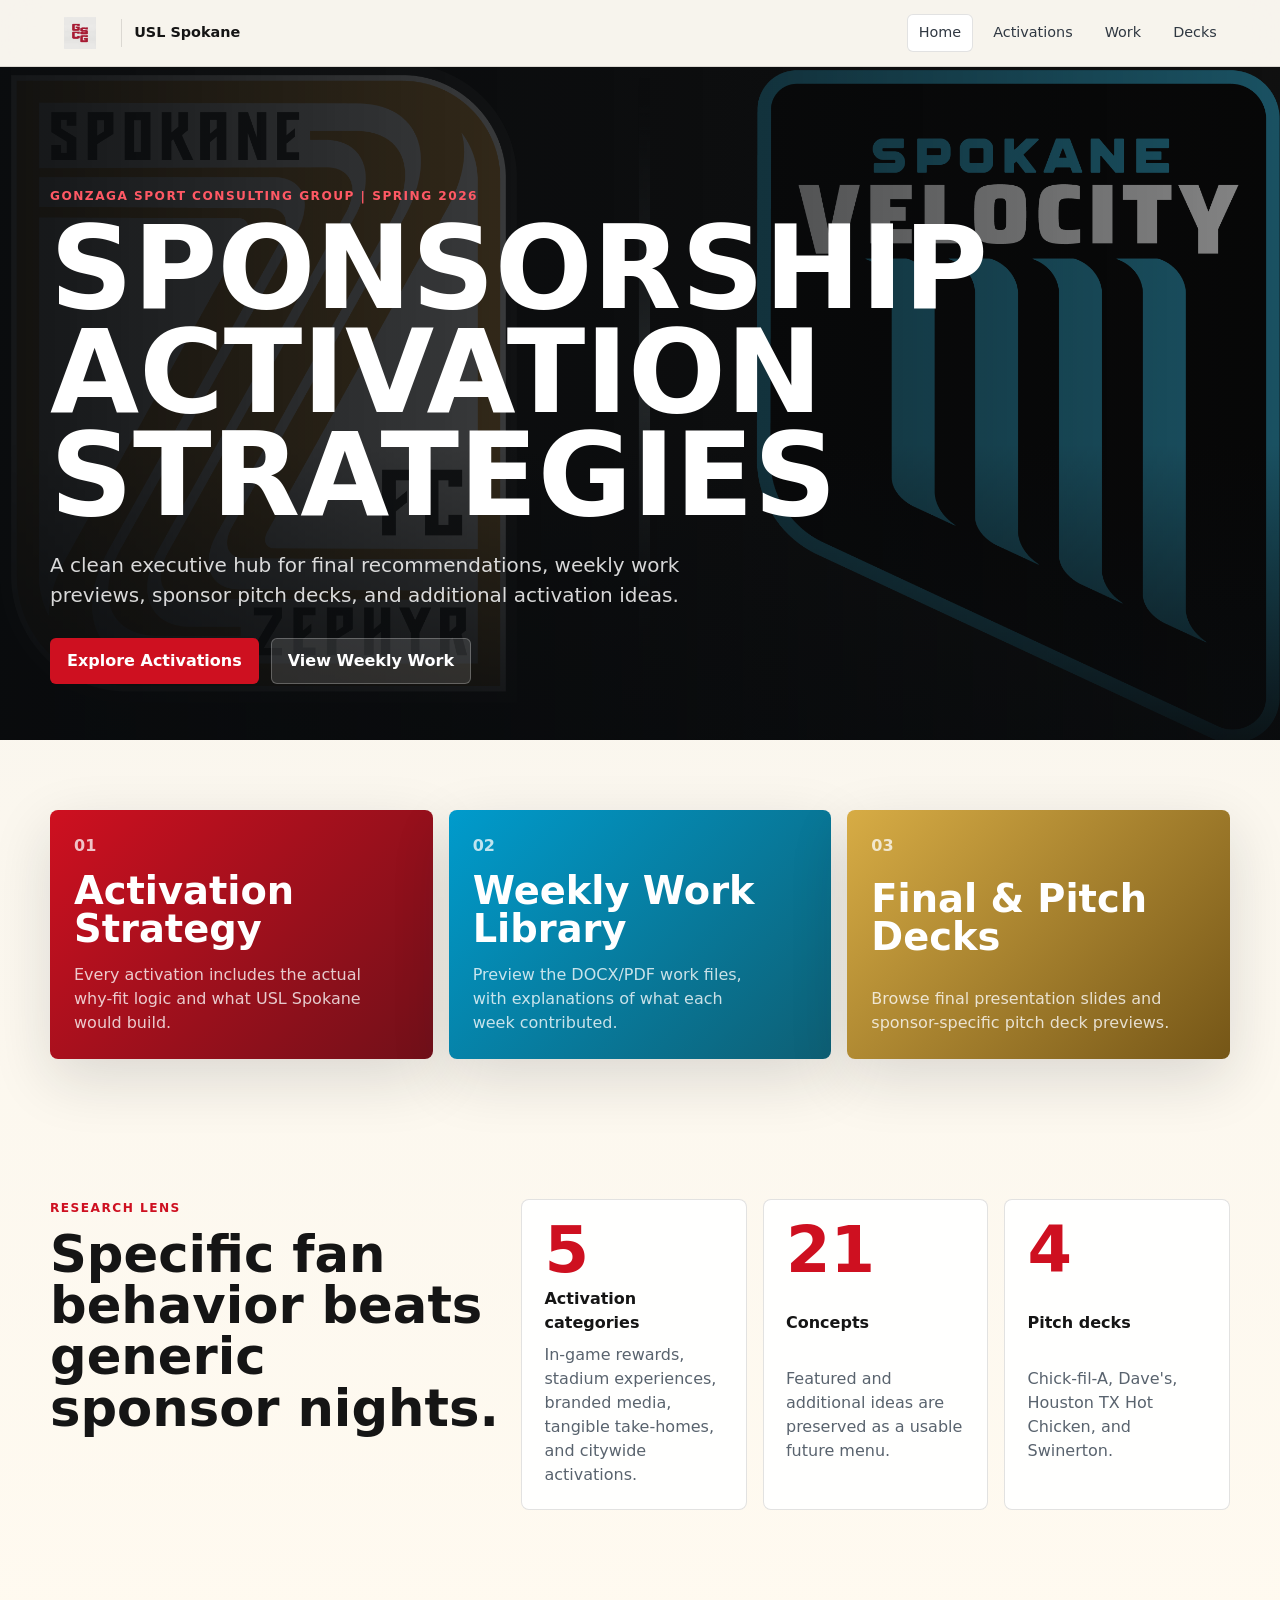
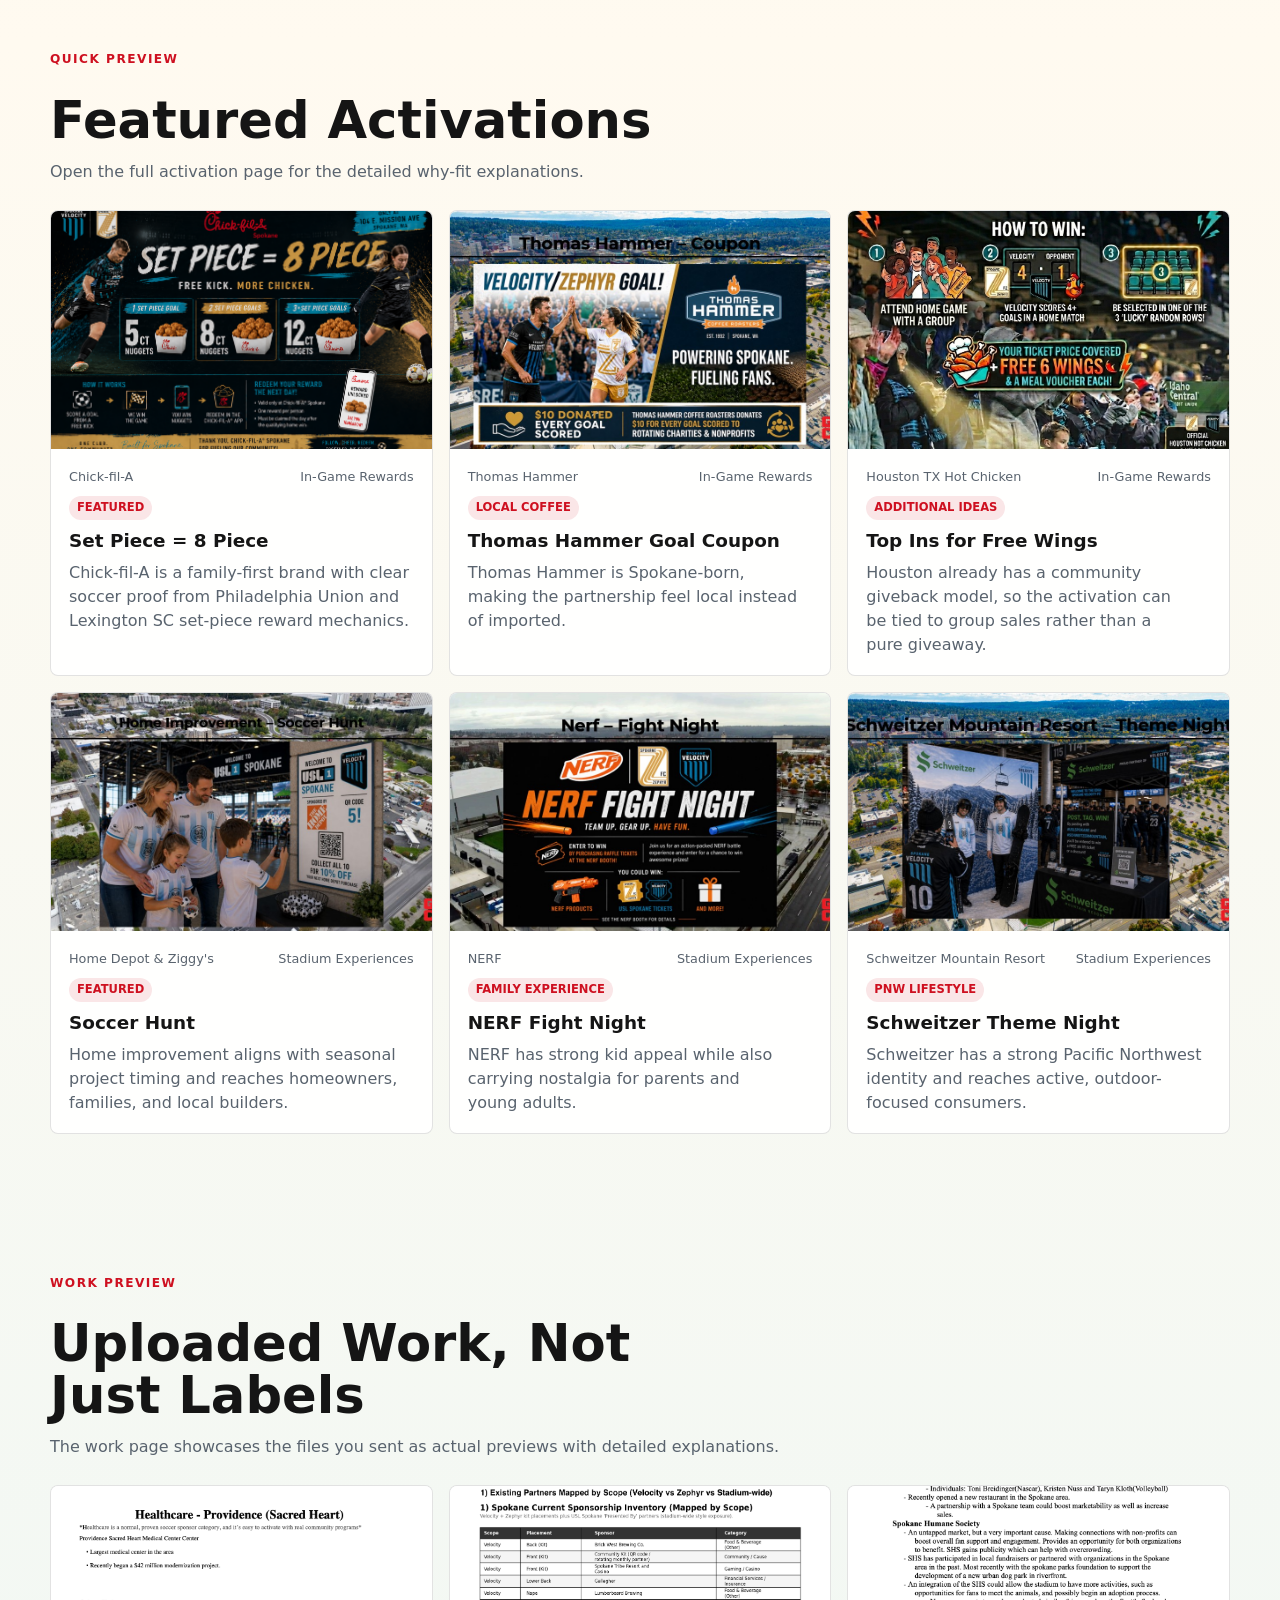
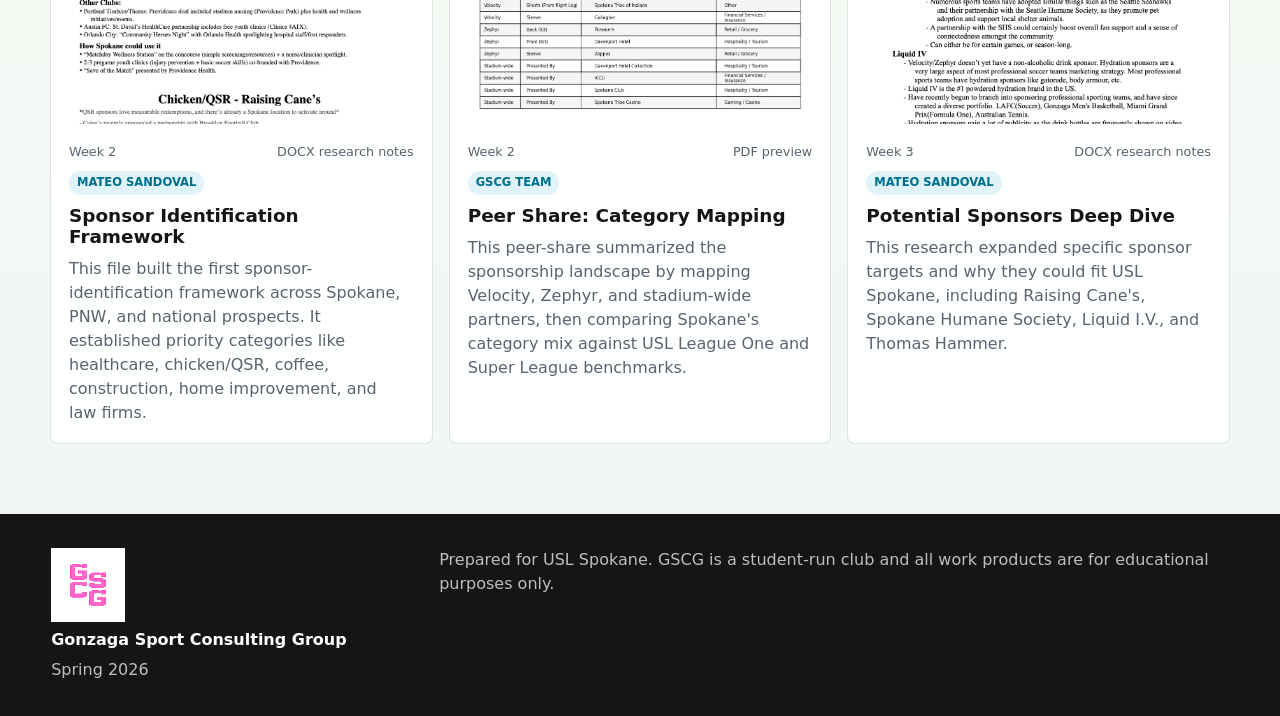
==== index.html @ 4966a081 "Create GSCG USL Spokane GitHub Pages site" ====
<!doctype html>
<html lang="en">
  <head>
    <meta charset="utf-8">
    <meta name="viewport" content="width=device-width, initial-scale=1">
    <title>GSCG x USL Spokane</title>
    <meta name="description" content="GSCG final deliverable hub for USL Spokane sponsorship activation strategy.">
    <link rel="icon" type="image/png" href="assets/brand/gscg-logo.png">
    <link rel="stylesheet" href="styles.css">
  </head>
  <body>
    <header class="site-header">
      <a class="brand-lockup" href="index.html">
        <img src="assets/brand/gscg-logo.png" alt="GSCG logo">
        <span></span>
        <strong>USL Spokane</strong>
      </a>
      <nav>
        <a class="active" href="index.html">Home</a>
        <a href="activations.html">Activations</a>
        <a href="work.html">Work</a>
        <a href="decks.html">Decks</a>
      </nav>
    </header>

    <main>
      <section class="hero compact-hero">
        <img class="hero-bg" src="assets/brand/usl-hero.png" alt="Spokane Velocity and Zephyr branding">
        <div class="hero-scrim"></div>
        <div class="hero-inner">
          <p class="eyebrow">Gonzaga Sport Consulting Group | Spring 2026</p>
          <h1>Sponsorship Activation Strategies</h1>
          <p class="hero-copy">A clean executive hub for final recommendations, weekly work previews, sponsor pitch decks, and additional activation ideas.</p>
          <div class="hero-actions">
            <a class="button primary" href="activations.html">Explore Activations</a>
            <a class="button secondary" href="work.html">View Weekly Work</a>
          </div>
        </div>
      </section>

      <section class="section page-grid">
        <a class="nav-tile red" href="activations.html">
          <span>01</span>
          <h2>Activation Strategy</h2>
          <p>Every activation includes the actual why-fit logic and what USL Spokane would build.</p>
        </a>
        <a class="nav-tile blue" href="work.html">
          <span>02</span>
          <h2>Weekly Work Library</h2>
          <p>Preview the DOCX/PDF work files, with explanations of what each week contributed.</p>
        </a>
        <a class="nav-tile gold" href="decks.html">
          <span>03</span>
          <h2>Final & Pitch Decks</h2>
          <p>Browse final presentation slides and sponsor-specific pitch deck previews.</p>
        </a>
      </section>

      <section class="section split-section">
        <div>
          <p class="eyebrow">Research Lens</p>
          <h2>Specific fan behavior beats generic sponsor nights.</h2>
        </div>
        <div class="insight-grid compact">
          <article><strong>5</strong><span>Activation categories</span><p>In-game rewards, stadium experiences, branded media, tangible take-homes, and citywide activations.</p></article>
          <article><strong>21</strong><span>Concepts</span><p>Featured and additional ideas are preserved as a usable future menu.</p></article>
          <article><strong>4</strong><span>Pitch decks</span><p>Chick-fil-A, Dave's, Houston TX Hot Chicken, and Swinerton.</p></article>
        </div>
      </section>

      <section class="section">
        <div class="section-heading">
          <p class="eyebrow">Quick Preview</p>
          <h2>Featured Activations</h2>
          <p>Open the full activation page for the detailed why-fit explanations.</p>
        </div>
        <div class="activation-grid preview-grid" id="home-featured"></div>
      </section>

      <section class="section">
        <div class="section-heading">
          <p class="eyebrow">Work Preview</p>
          <h2>Uploaded Work, Not Just Labels</h2>
          <p>The work page showcases the files you sent as actual previews with detailed explanations.</p>
        </div>
        <div class="work-grid preview-grid" id="home-work"></div>
      </section>
    </main>

    <footer class="site-footer">
      <div><img src="assets/brand/gscg-logo.png" alt="GSCG"><strong>Gonzaga Sport Consulting Group</strong><span>Spring 2026</span></div>
      <p>Prepared for USL Spokane. GSCG is a student-run club and all work products are for educational purposes only.</p>
    </footer>

    <script src="data.js"></script>
    <script src="app.js"></script>
  </body>
</html>
---- styles.css ----
:root {
  --ink: #151515;
  --muted: #59636e;
  --paper: #f7f4ed;
  --card: #ffffff;
  --line: rgba(21, 21, 21, 0.12);
  --red: #ce1020;
  --blue: #009bcc;
  --gold: #d7ac45;
  --teal: #0e6d5f;
  --shadow: 0 20px 60px rgba(21, 31, 37, 0.14);
}

* { box-sizing: border-box; }
html { scroll-behavior: smooth; }
body {
  margin: 0;
  color: var(--ink);
  background: linear-gradient(180deg, #f7f4ed 0%, #fffaf0 42%, #eef7f5 100%);
  font-family: Inter, ui-sans-serif, system-ui, -apple-system, BlinkMacSystemFont, "Segoe UI", sans-serif;
  line-height: 1.5;
}
img { display: block; max-width: 100%; }
a { color: inherit; }

.site-header {
  position: sticky;
  top: 0;
  z-index: 10;
  display: flex;
  align-items: center;
  justify-content: space-between;
  gap: 24px;
  padding: 14px clamp(18px, 4vw, 54px);
  background: rgba(247, 244, 237, 0.92);
  border-bottom: 1px solid var(--line);
  backdrop-filter: blur(18px);
}
.brand-lockup {
  display: inline-flex;
  align-items: center;
  gap: 12px;
  min-width: max-content;
  text-decoration: none;
}
.brand-lockup img { width: 58px; height: 32px; object-fit: contain; }
.brand-lockup span { width: 1px; height: 28px; background: var(--line); }
.brand-lockup strong { font-size: 0.9rem; }
nav { display: flex; align-items: center; justify-content: flex-end; gap: 8px; flex-wrap: wrap; }
nav a {
  padding: 8px 12px;
  border-radius: 6px;
  color: #303842;
  font-size: 0.9rem;
  text-decoration: none;
}
nav a:hover, nav a.active { background: #fff; box-shadow: inset 0 0 0 1px var(--line); }

h1, h2, h3, h4, p { text-wrap: pretty; }
h1 {
  margin: 0;
  max-width: 900px;
  font-size: clamp(3.1rem, 9vw, 8rem);
  line-height: 0.9;
  letter-spacing: 0;
  text-transform: uppercase;
}
h2 { margin: 0; font-size: clamp(2rem, 4vw, 3.8rem); line-height: 1; }
h3 { margin: 0; font-size: 1.15rem; line-height: 1.15; }
h4 { margin: 8px 0 0; font-size: 0.82rem; text-transform: uppercase; letter-spacing: 0.08em; color: var(--ink); }
p { margin: 0; color: var(--muted); }

.eyebrow {
  margin: 0 0 12px;
  color: var(--red);
  font-size: 0.76rem;
  font-weight: 900;
  letter-spacing: 0.12em;
  text-transform: uppercase;
}
.hero {
  position: relative;
  display: grid;
  align-items: end;
  overflow: hidden;
  color: #fff;
  background: #101010;
}
.compact-hero { min-height: 72vh; }
.hero-bg, .hero-scrim { position: absolute; inset: 0; width: 100%; height: 100%; }
.hero-bg { object-fit: cover; opacity: 0.54; }
.hero-scrim {
  background:
    linear-gradient(90deg, rgba(9, 11, 13, 0.92), rgba(9, 11, 13, 0.58), rgba(9, 11, 13, 0.08)),
    linear-gradient(0deg, rgba(9, 11, 13, 0.88), transparent 44%);
}
.hero-inner {
  position: relative;
  z-index: 1;
  width: min(1180px, calc(100% - 36px));
  margin: 0 auto;
  padding: 120px 0 56px;
}
.hero .eyebrow { color: #ff5965; }
.hero-copy {
  max-width: 720px;
  margin-top: 22px;
  color: rgba(255, 255, 255, 0.84);
  font-size: clamp(1rem, 2vw, 1.25rem);
}
.hero-actions { display: flex; gap: 12px; flex-wrap: wrap; margin-top: 28px; }
.button {
  display: inline-flex;
  align-items: center;
  justify-content: center;
  min-height: 44px;
  padding: 10px 16px;
  border-radius: 6px;
  border: 1px solid transparent;
  font-weight: 800;
  text-decoration: none;
}
.button.primary { background: var(--red); color: #fff; }
.button.secondary { color: #fff; background: rgba(255, 255, 255, 0.12); border-color: rgba(255, 255, 255, 0.25); }

.page-hero {
  width: 100%;
  padding: 72px clamp(18px, 4vw, 54px);
  border-bottom: 1px solid var(--line);
}
.page-hero h1 { color: #fff; }
.page-hero p:not(.eyebrow) { max-width: 740px; margin-top: 18px; color: rgba(255, 255, 255, 0.82); font-size: 1.12rem; }
.red-hero { background: linear-gradient(135deg, #1c1616, #681017 52%, #101010); }
.blue-hero { background: linear-gradient(135deg, #0d1c22, #006c8c 55%, #101010); }
.dark-hero { background: linear-gradient(135deg, #151515, #253037 52%, #101010); }

.section {
  width: min(1180px, calc(100% - 36px));
  margin: 0 auto;
  padding: 70px 0;
}
.section-heading { display: grid; gap: 14px; max-width: 820px; margin-bottom: 26px; }

.page-grid, .split-section {
  display: grid;
  grid-template-columns: repeat(3, 1fr);
  gap: 16px;
}
.split-section { grid-template-columns: 0.9fr 1.4fr; align-items: start; }
.nav-tile {
  display: grid;
  gap: 14px;
  min-height: 245px;
  padding: 24px;
  border-radius: 8px;
  color: #fff;
  text-decoration: none;
  box-shadow: var(--shadow);
  transition: transform 180ms ease;
}
.nav-tile:hover { transform: translateY(-3px); }
.nav-tile span { font-weight: 900; opacity: 0.75; }
.nav-tile h2 { font-size: clamp(1.7rem, 3vw, 2.8rem); }
.nav-tile p { margin-top: auto; color: rgba(255, 255, 255, 0.78); }
.nav-tile.red { background: linear-gradient(135deg, #ce1020, #711019); }
.nav-tile.blue { background: linear-gradient(135deg, #009bcc, #0e5f74); }
.nav-tile.gold { background: linear-gradient(135deg, #d7ac45, #755617); }

.insight-grid, .activation-grid, .work-grid, .pitch-grid, .people-grid {
  display: grid;
  gap: 16px;
}
.insight-grid { grid-template-columns: repeat(4, 1fr); }
.insight-grid.compact { grid-template-columns: repeat(3, 1fr); }
.activation-grid, .work-grid { grid-template-columns: repeat(3, 1fr); }
.detailed-grid { grid-template-columns: repeat(2, 1fr); }
.pitch-grid, .people-grid { grid-template-columns: repeat(4, 1fr); }

.insight-grid article, .activation-card, .work-preview-card, .pitch-card, .person-card {
  overflow: hidden;
  border: 1px solid var(--line);
  border-radius: 8px;
  background: rgba(255, 255, 255, 0.92);
  box-shadow: 0 1px 0 rgba(255, 255, 255, 0.85) inset;
}
.insight-grid article { display: grid; gap: 8px; min-height: 190px; padding: 22px; }
.insight-grid strong { color: var(--red); font-size: clamp(2.2rem, 5vw, 4rem); line-height: 0.9; }
.insight-grid span { font-weight: 900; }

.activation-card, .work-preview-card, .pitch-card {
  transition: transform 180ms ease, box-shadow 180ms ease, border-color 180ms ease;
}
.activation-card:hover, .work-preview-card:hover, .pitch-card:hover {
  transform: translateY(-3px);
  border-color: rgba(0, 155, 204, 0.32);
  box-shadow: var(--shadow);
}
.activation-card[hidden] { display: none; }
.activation-card img, .work-preview-card img, .pitch-card img {
  width: 100%;
  aspect-ratio: 16 / 10;
  object-fit: cover;
  background: #dedede;
}
.card-body { display: grid; gap: 10px; padding: 18px; }
.card-body ul {
  display: grid;
  gap: 7px;
  margin: 0;
  padding-left: 18px;
  color: var(--muted);
}
.card-meta {
  display: flex;
  align-items: center;
  justify-content: space-between;
  gap: 12px;
  color: var(--muted);
  font-size: 0.8rem;
}
.badge {
  display: inline-flex;
  width: max-content;
  max-width: 100%;
  min-height: 24px;
  align-items: center;
  padding: 3px 8px;
  border-radius: 999px;
  color: var(--red);
  background: rgba(206, 16, 32, 0.1);
  font-size: 0.72rem;
  font-weight: 900;
  text-transform: uppercase;
}
.badge.alt { color: #006f8d; background: rgba(0, 155, 204, 0.12); }
.badge.gold { color: #755617; background: rgba(215, 172, 69, 0.22); }
.file-note { color: var(--teal); font-size: 0.82rem; font-weight: 800; }

.tabs {
  display: flex;
  gap: 8px;
  flex-wrap: wrap;
  margin-bottom: 22px;
}
.tab {
  min-height: 38px;
  padding: 8px 12px;
  border: 1px solid var(--line);
  border-radius: 6px;
  background: #fff;
  color: #303842;
  cursor: pointer;
}
.tab.active { color: #fff; background: var(--ink); border-color: var(--ink); }

.person-card { display: grid; gap: 8px; padding: 20px; }
.avatar {
  display: inline-grid;
  place-items: center;
  width: 52px;
  height: 52px;
  margin-bottom: 10px;
  border-radius: 50%;
  color: #fff;
  background: var(--red);
  font-weight: 900;
}

.deck-section {
  width: 100%;
  max-width: none;
  padding-inline: clamp(18px, 4vw, 54px);
  background: #151515;
  color: #fff;
}
.deck-section > * { width: min(1180px, 100%); margin-left: auto; margin-right: auto; }
.deck-section p:not(.eyebrow) { color: rgba(255, 255, 255, 0.72); }
.deck-shell {
  display: grid;
  grid-template-columns: 84px 1fr 84px;
  gap: 16px;
  align-items: center;
}
.slide-stage {
  margin: 0;
  overflow: hidden;
  border: 1px solid rgba(255, 255, 255, 0.18);
  border-radius: 8px;
  background: #000;
  box-shadow: var(--shadow);
}
.slide-stage img { width: 100%; aspect-ratio: 16 / 9; object-fit: contain; background: #090909; }
.slide-stage figcaption { padding: 12px 16px; color: rgba(255, 255, 255, 0.72); font-size: 0.86rem; }
.slide-control {
  min-height: 42px;
  border: 1px solid rgba(255, 255, 255, 0.2);
  border-radius: 6px;
  color: #fff;
  background: rgba(255, 255, 255, 0.08);
  cursor: pointer;
}
.slide-rail {
  display: grid;
  grid-template-columns: repeat(14, 1fr);
  gap: 6px;
  margin-top: 16px;
}
.slide-thumb {
  display: block;
  min-width: 0;
  padding: 0;
  border: 2px solid transparent;
  border-radius: 4px;
  overflow: hidden;
  background: transparent;
  cursor: pointer;
}
.slide-thumb.active { border-color: var(--red); }
.slide-thumb img { width: 100%; aspect-ratio: 16 / 9; object-fit: cover; }

.site-footer {
  display: grid;
  grid-template-columns: minmax(220px, 360px) 1fr;
  gap: 28px;
  padding: 34px clamp(18px, 4vw, 54px);
  color: rgba(255, 255, 255, 0.72);
  background: #151515;
}
.site-footer div { display: grid; gap: 6px; }
.site-footer img { width: 74px; filter: brightness(4); }
.site-footer strong { color: #fff; }
.site-footer p { max-width: 850px; color: rgba(255, 255, 255, 0.72); }

@media (max-width: 980px) {
  .site-header { align-items: flex-start; flex-direction: column; }
  nav { justify-content: flex-start; }
  .page-grid, .split-section, .insight-grid, .insight-grid.compact, .activation-grid, .work-grid, .detailed-grid, .pitch-grid, .people-grid {
    grid-template-columns: repeat(2, 1fr);
  }
  .deck-shell { grid-template-columns: 1fr; }
  .slide-control { width: 100%; }
  .slide-rail { grid-template-columns: repeat(7, 1fr); }
}

@media (max-width: 680px) {
  .compact-hero { min-height: 720px; }
  .hero-inner { padding-top: 96px; }
  .page-grid, .split-section, .insight-grid, .insight-grid.compact, .activation-grid, .work-grid, .detailed-grid, .pitch-grid, .people-grid, .site-footer {
    grid-template-columns: 1fr;
  }
  .slide-rail { grid-template-columns: repeat(4, 1fr); }
  h1 { font-size: clamp(2.7rem, 15vw, 4.4rem); }
}
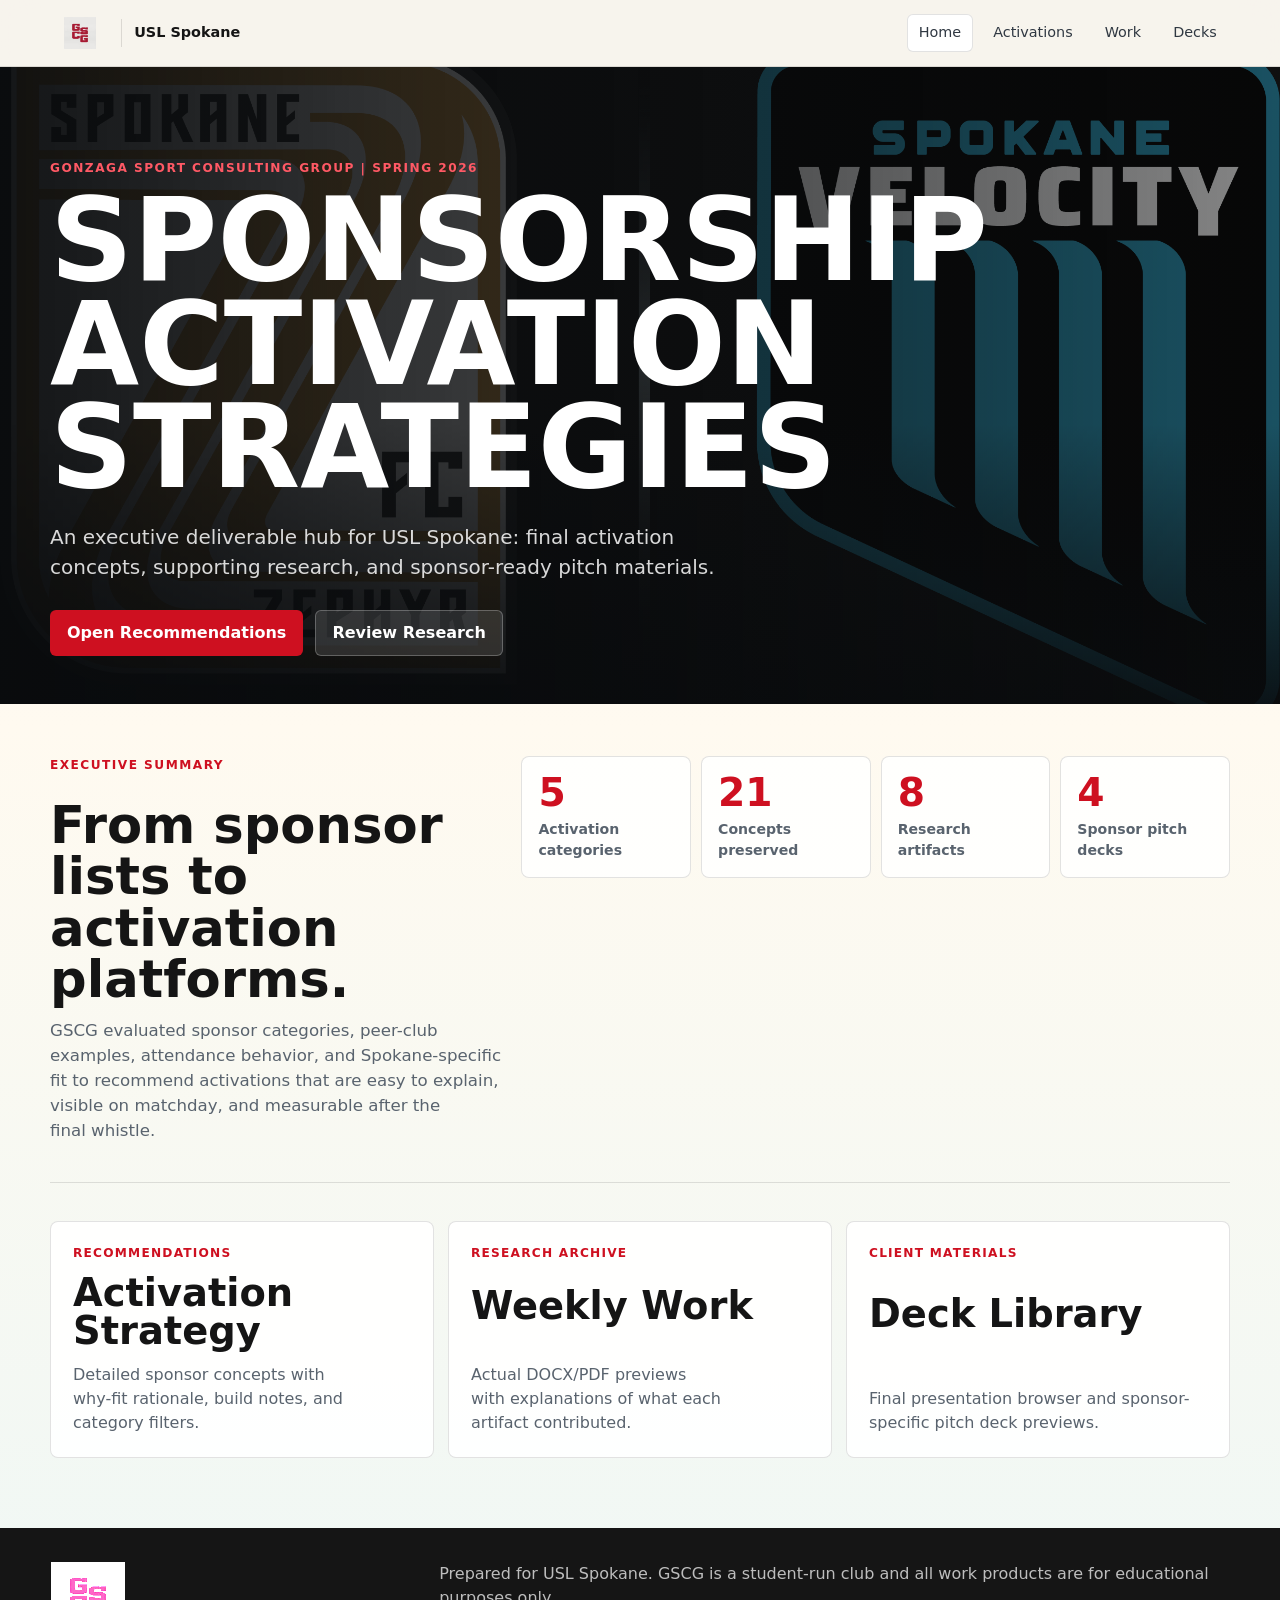
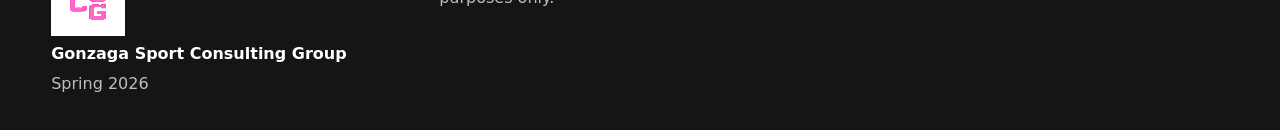
==== commit ed187c51: "Refine executive home and deepen content pages" ====
--- a/index.html
+++ b/index.html
@@ -30,60 +30,46 @@
         <div class="hero-inner">
           <p class="eyebrow">Gonzaga Sport Consulting Group | Spring 2026</p>
           <h1>Sponsorship Activation Strategies</h1>
-          <p class="hero-copy">A clean executive hub for final recommendations, weekly work previews, sponsor pitch decks, and additional activation ideas.</p>
+          <p class="hero-copy">An executive deliverable hub for USL Spokane: final activation concepts, supporting research, and sponsor-ready pitch materials.</p>
           <div class="hero-actions">
-            <a class="button primary" href="activations.html">Explore Activations</a>
-            <a class="button secondary" href="work.html">View Weekly Work</a>
+            <a class="button primary" href="activations.html">Open Recommendations</a>
+            <a class="button secondary" href="work.html">Review Research</a>
           </div>
         </div>
       </section>
 
-      <section class="section page-grid">
-        <a class="nav-tile red" href="activations.html">
-          <span>01</span>
-          <h2>Activation Strategy</h2>
-          <p>Every activation includes the actual why-fit logic and what USL Spokane would build.</p>
-        </a>
-        <a class="nav-tile blue" href="work.html">
-          <span>02</span>
-          <h2>Weekly Work Library</h2>
-          <p>Preview the DOCX/PDF work files, with explanations of what each week contributed.</p>
-        </a>
-        <a class="nav-tile gold" href="decks.html">
-          <span>03</span>
-          <h2>Final & Pitch Decks</h2>
-          <p>Browse final presentation slides and sponsor-specific pitch deck previews.</p>
-        </a>
-      </section>
-
-      <section class="section split-section">
-        <div>
-          <p class="eyebrow">Research Lens</p>
-          <h2>Specific fan behavior beats generic sponsor nights.</h2>
+      <section class="section executive-brief">
+        <div class="brief-copy">
+          <p class="eyebrow">Executive Summary</p>
+          <h2>From sponsor lists to activation platforms.</h2>
+          <p>
+            GSCG evaluated sponsor categories, peer-club examples, attendance behavior, and Spokane-specific fit to recommend activations that are easy to explain, visible on matchday, and measurable after the final whistle.
+          </p>
         </div>
-        <div class="insight-grid compact">
-          <article><strong>5</strong><span>Activation categories</span><p>In-game rewards, stadium experiences, branded media, tangible take-homes, and citywide activations.</p></article>
-          <article><strong>21</strong><span>Concepts</span><p>Featured and additional ideas are preserved as a usable future menu.</p></article>
-          <article><strong>4</strong><span>Pitch decks</span><p>Chick-fil-A, Dave's, Houston TX Hot Chicken, and Swinerton.</p></article>
+        <div class="brief-metrics">
+          <article><strong>5</strong><span>Activation categories</span></article>
+          <article><strong>21</strong><span>Concepts preserved</span></article>
+          <article><strong>8</strong><span>Research artifacts</span></article>
+          <article><strong>4</strong><span>Sponsor pitch decks</span></article>
         </div>
       </section>
 
-      <section class="section">
-        <div class="section-heading">
-          <p class="eyebrow">Quick Preview</p>
-          <h2>Featured Activations</h2>
-          <p>Open the full activation page for the detailed why-fit explanations.</p>
-        </div>
-        <div class="activation-grid preview-grid" id="home-featured"></div>
-      </section>
-
-      <section class="section">
-        <div class="section-heading">
-          <p class="eyebrow">Work Preview</p>
-          <h2>Uploaded Work, Not Just Labels</h2>
-          <p>The work page showcases the files you sent as actual previews with detailed explanations.</p>
-        </div>
-        <div class="work-grid preview-grid" id="home-work"></div>
+      <section class="section portal-grid">
+        <a class="portal-card" href="activations.html">
+          <span>Recommendations</span>
+          <h2>Activation Strategy</h2>
+          <p>Detailed sponsor concepts with why-fit rationale, build notes, and category filters.</p>
+        </a>
+        <a class="portal-card" href="work.html">
+          <span>Research Archive</span>
+          <h2>Weekly Work</h2>
+          <p>Actual DOCX/PDF previews with explanations of what each artifact contributed.</p>
+        </a>
+        <a class="portal-card" href="decks.html">
+          <span>Client Materials</span>
+          <h2>Deck Library</h2>
+          <p>Final presentation browser and sponsor-specific pitch deck previews.</p>
+        </a>
       </section>
     </main>
 
--- a/styles.css
+++ b/styles.css
@@ -86,7 +86,7 @@
   color: #fff;
   background: #101010;
 }
-.compact-hero { min-height: 72vh; }
+.compact-hero { min-height: 58vh; }
 .hero-bg, .hero-scrim { position: absolute; inset: 0; width: 100%; height: 100%; }
 .hero-bg { object-fit: cover; opacity: 0.54; }
 .hero-scrim {
@@ -99,7 +99,7 @@
   z-index: 1;
   width: min(1180px, calc(100% - 36px));
   margin: 0 auto;
-  padding: 120px 0 56px;
+  padding: 92px 0 48px;
 }
 .hero .eyebrow { color: #ff5965; }
 .hero-copy {
@@ -141,12 +141,88 @@
 }
 .section-heading { display: grid; gap: 14px; max-width: 820px; margin-bottom: 26px; }
 
-.page-grid, .split-section {
+.page-grid, .split-section, .executive-brief {
   display: grid;
   grid-template-columns: repeat(3, 1fr);
   gap: 16px;
 }
-.split-section { grid-template-columns: 0.9fr 1.4fr; align-items: start; }
+.split-section, .executive-brief { grid-template-columns: 0.9fr 1.4fr; align-items: start; }
+.executive-brief {
+  padding-top: 52px;
+  padding-bottom: 38px;
+  border-bottom: 1px solid var(--line);
+}
+.brief-copy {
+  display: grid;
+  gap: 14px;
+}
+.brief-copy h2 {
+  max-width: 560px;
+}
+.brief-copy p:not(.eyebrow) {
+  max-width: 650px;
+  font-size: 1.04rem;
+}
+.brief-metrics {
+  display: grid;
+  grid-template-columns: repeat(4, 1fr);
+  gap: 10px;
+}
+.brief-metrics article {
+  min-height: 122px;
+  display: grid;
+  align-content: end;
+  gap: 8px;
+  padding: 16px;
+  border: 1px solid var(--line);
+  border-radius: 8px;
+  background: rgba(255, 255, 255, 0.86);
+}
+.brief-metrics strong {
+  color: var(--red);
+  font-size: 2.45rem;
+  line-height: 0.9;
+}
+.brief-metrics span {
+  color: var(--muted);
+  font-size: 0.88rem;
+  font-weight: 800;
+}
+.portal-grid {
+  display: grid;
+  grid-template-columns: repeat(3, 1fr);
+  gap: 14px;
+  padding-top: 38px;
+}
+.portal-card {
+  display: grid;
+  gap: 12px;
+  min-height: 230px;
+  padding: 22px;
+  border: 1px solid var(--line);
+  border-radius: 8px;
+  background: rgba(255, 255, 255, 0.92);
+  text-decoration: none;
+  transition: transform 180ms ease, box-shadow 180ms ease, border-color 180ms ease;
+}
+.portal-card:hover {
+  transform: translateY(-3px);
+  border-color: rgba(0, 155, 204, 0.34);
+  box-shadow: var(--shadow);
+}
+.portal-card span {
+  color: var(--red);
+  font-size: 0.76rem;
+  font-weight: 900;
+  letter-spacing: 0.1em;
+  text-transform: uppercase;
+}
+.portal-card h2 {
+  font-size: clamp(1.65rem, 3vw, 2.7rem);
+}
+.portal-card p {
+  margin-top: auto;
+}
 .nav-tile {
   display: grid;
   gap: 14px;
@@ -172,7 +248,8 @@
 }
 .insight-grid { grid-template-columns: repeat(4, 1fr); }
 .insight-grid.compact { grid-template-columns: repeat(3, 1fr); }
-.activation-grid, .work-grid { grid-template-columns: repeat(3, 1fr); }
+.activation-grid { grid-template-columns: repeat(3, 1fr); }
+.work-grid { grid-template-columns: repeat(2, 1fr); }
 .detailed-grid { grid-template-columns: repeat(2, 1fr); }
 .pitch-grid, .people-grid { grid-template-columns: repeat(4, 1fr); }
 
@@ -266,6 +343,35 @@
   font-weight: 900;
 }
 
+.work-intro, .strategy-frame {
+  display: grid;
+  grid-template-columns: 0.72fr 1.28fr;
+  gap: 28px;
+  align-items: start;
+  border-bottom: 1px solid var(--line);
+}
+.process-steps, .criteria-grid {
+  display: grid;
+  grid-template-columns: repeat(2, 1fr);
+  gap: 12px;
+}
+.process-steps article, .criteria-grid article {
+  min-height: 162px;
+  display: grid;
+  gap: 10px;
+  padding: 18px;
+  border: 1px solid var(--line);
+  border-radius: 8px;
+  background: rgba(255, 255, 255, 0.9);
+}
+.process-steps span {
+  color: var(--blue);
+  font-weight: 900;
+}
+.criteria-grid strong {
+  font-size: 1.02rem;
+}
+
 .deck-section {
   width: 100%;
   max-width: none;
@@ -334,18 +440,19 @@
 @media (max-width: 980px) {
   .site-header { align-items: flex-start; flex-direction: column; }
   nav { justify-content: flex-start; }
-  .page-grid, .split-section, .insight-grid, .insight-grid.compact, .activation-grid, .work-grid, .detailed-grid, .pitch-grid, .people-grid {
+  .page-grid, .split-section, .executive-brief, .portal-grid, .insight-grid, .insight-grid.compact, .activation-grid, .work-grid, .detailed-grid, .pitch-grid, .people-grid, .work-intro, .strategy-frame {
     grid-template-columns: repeat(2, 1fr);
   }
+  .brief-metrics, .process-steps, .criteria-grid { grid-template-columns: repeat(2, 1fr); }
   .deck-shell { grid-template-columns: 1fr; }
   .slide-control { width: 100%; }
   .slide-rail { grid-template-columns: repeat(7, 1fr); }
 }
 
 @media (max-width: 680px) {
-  .compact-hero { min-height: 720px; }
+  .compact-hero { min-height: 640px; }
   .hero-inner { padding-top: 96px; }
-  .page-grid, .split-section, .insight-grid, .insight-grid.compact, .activation-grid, .work-grid, .detailed-grid, .pitch-grid, .people-grid, .site-footer {
+  .page-grid, .split-section, .executive-brief, .portal-grid, .brief-metrics, .insight-grid, .insight-grid.compact, .activation-grid, .work-grid, .detailed-grid, .pitch-grid, .people-grid, .work-intro, .strategy-frame, .process-steps, .criteria-grid, .site-footer {
     grid-template-columns: 1fr;
   }
   .slide-rail { grid-template-columns: repeat(4, 1fr); }
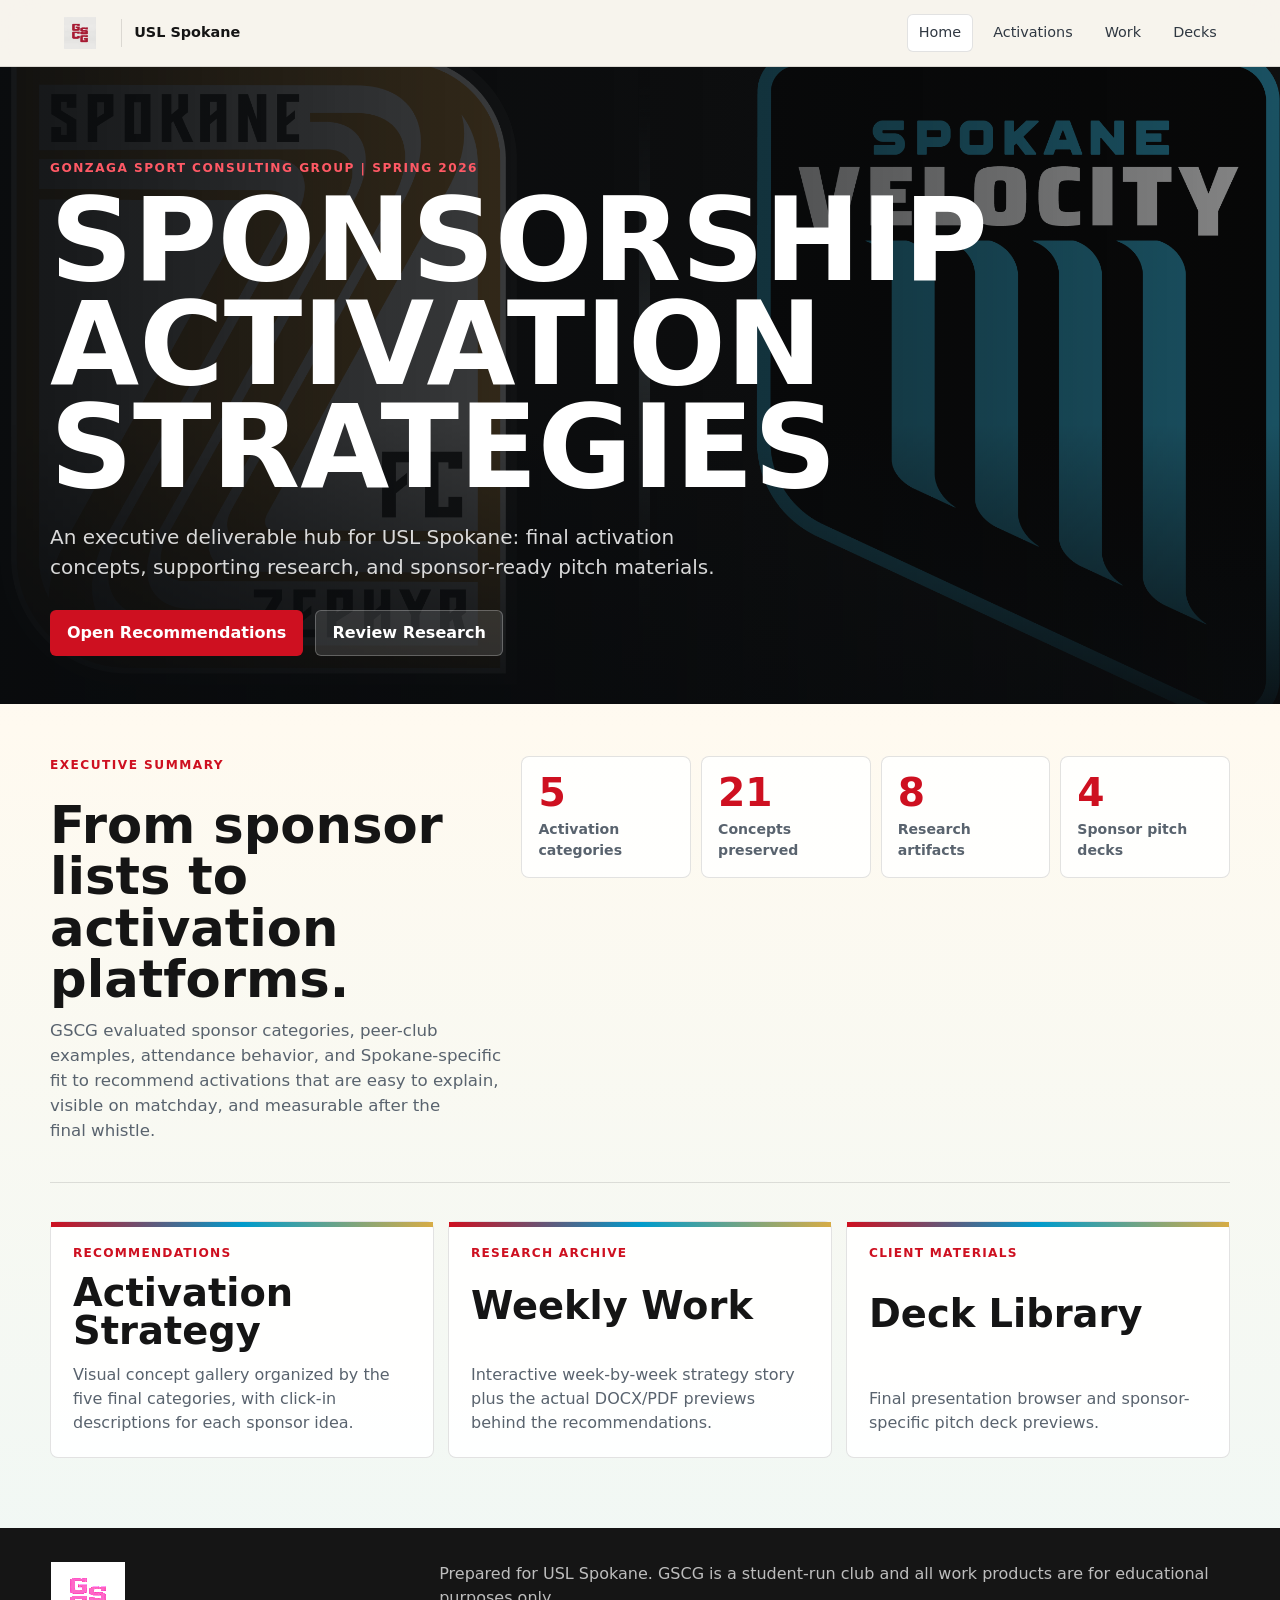
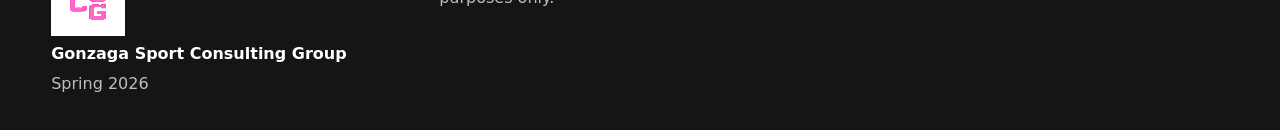
==== commit 133618ef: "Polish interactive activation experience" ====
--- a/index.html
+++ b/index.html
@@ -58,12 +58,12 @@
         <a class="portal-card" href="activations.html">
           <span>Recommendations</span>
           <h2>Activation Strategy</h2>
-          <p>Detailed sponsor concepts with why-fit rationale, build notes, and category filters.</p>
+          <p>Visual concept gallery organized by the five final categories, with click-in descriptions for each sponsor idea.</p>
         </a>
         <a class="portal-card" href="work.html">
           <span>Research Archive</span>
           <h2>Weekly Work</h2>
-          <p>Actual DOCX/PDF previews with explanations of what each artifact contributed.</p>
+          <p>Interactive week-by-week strategy story plus the actual DOCX/PDF previews behind the recommendations.</p>
         </a>
         <a class="portal-card" href="decks.html">
           <span>Client Materials</span>
--- a/styles.css
+++ b/styles.css
@@ -177,6 +177,11 @@
   border: 1px solid var(--line);
   border-radius: 8px;
   background: rgba(255, 255, 255, 0.86);
+  transition: transform 180ms ease, border-color 180ms ease;
+}
+.brief-metrics article:hover {
+  transform: translateY(-2px);
+  border-color: rgba(206, 16, 32, 0.26);
 }
 .brief-metrics strong {
   color: var(--red);
@@ -195,6 +200,7 @@
   padding-top: 38px;
 }
 .portal-card {
+  position: relative;
   display: grid;
   gap: 12px;
   min-height: 230px;
@@ -204,6 +210,14 @@
   background: rgba(255, 255, 255, 0.92);
   text-decoration: none;
   transition: transform 180ms ease, box-shadow 180ms ease, border-color 180ms ease;
+}
+.portal-card::before {
+  content: "";
+  position: absolute;
+  inset: 0 auto auto 0;
+  width: 100%;
+  height: 5px;
+  background: linear-gradient(90deg, var(--red), var(--blue), var(--gold));
 }
 .portal-card:hover {
   transform: translateY(-3px);
@@ -314,10 +328,16 @@
 .file-note { color: var(--teal); font-size: 0.82rem; font-weight: 800; }
 
 .tabs {
+  position: sticky;
+  top: 61px;
+  z-index: 4;
   display: flex;
   gap: 8px;
   flex-wrap: wrap;
   margin-bottom: 22px;
+  padding: 12px 0;
+  background: rgba(247, 244, 237, 0.92);
+  backdrop-filter: blur(14px);
 }
 .tab {
   min-height: 38px;
@@ -327,8 +347,174 @@
   background: #fff;
   color: #303842;
   cursor: pointer;
-}
+  font-weight: 800;
+  transition: transform 160ms ease, border-color 160ms ease, background 160ms ease;
+}
+.tab:hover { transform: translateY(-1px); border-color: rgba(0, 155, 204, 0.28); }
 .tab.active { color: #fff; background: var(--ink); border-color: var(--ink); }
+
+.category-summary article {
+  align-content: start;
+}
+.category-summary strong {
+  color: var(--red);
+  font-size: clamp(2rem, 4vw, 3.5rem);
+  line-height: 0.9;
+}
+.category-gallery-stack {
+  display: grid;
+  gap: 42px;
+}
+.category-section {
+  display: grid;
+  gap: 18px;
+}
+.category-heading {
+  display: flex;
+  align-items: end;
+  justify-content: space-between;
+  gap: 20px;
+  padding-bottom: 12px;
+  border-bottom: 1px solid var(--line);
+}
+.category-heading h2 {
+  font-size: clamp(1.9rem, 4vw, 3.2rem);
+}
+.category-heading p:not(.eyebrow) {
+  max-width: 660px;
+}
+.activation-gallery {
+  display: grid;
+  grid-template-columns: repeat(3, 1fr);
+  gap: 14px;
+}
+.activation-tile {
+  position: relative;
+  display: grid;
+  min-height: 270px;
+  aspect-ratio: 16 / 10;
+  overflow: hidden;
+  padding: 0;
+  border: 1px solid rgba(21, 21, 21, 0.14);
+  border-radius: 8px;
+  color: #fff;
+  background: #111;
+  cursor: pointer;
+  text-align: left;
+  box-shadow: 0 1px 0 rgba(255, 255, 255, 0.45) inset;
+  transition: transform 180ms ease, box-shadow 180ms ease, border-color 180ms ease;
+}
+.activation-tile::after {
+  content: "";
+  position: absolute;
+  inset: 0;
+  background:
+    linear-gradient(180deg, rgba(0, 0, 0, 0.02) 20%, rgba(0, 0, 0, 0.74) 100%),
+    linear-gradient(90deg, rgba(0, 0, 0, 0.34), transparent 50%);
+}
+.activation-tile:hover,
+.activation-tile:focus-visible {
+  transform: translateY(-4px);
+  border-color: rgba(0, 155, 204, 0.45);
+  box-shadow: var(--shadow);
+  outline: none;
+}
+.activation-tile img {
+  position: absolute;
+  inset: 0;
+  width: 100%;
+  height: 100%;
+  object-fit: cover;
+  transition: transform 240ms ease;
+}
+.activation-tile:hover img { transform: scale(1.04); }
+.tile-tag,
+.tile-title {
+  position: relative;
+  z-index: 1;
+}
+.tile-tag {
+  align-self: start;
+  justify-self: start;
+  margin: 12px;
+  padding: 5px 8px;
+  border-radius: 999px;
+  background: rgba(255, 255, 255, 0.9);
+  color: var(--ink);
+  font-size: 0.68rem;
+  font-weight: 900;
+  text-transform: uppercase;
+}
+.tile-title {
+  align-self: end;
+  max-width: 92%;
+  padding: 0 16px 16px;
+  font-size: clamp(1.35rem, 3vw, 2rem);
+  font-weight: 950;
+  line-height: 0.98;
+  text-shadow: 0 2px 18px rgba(0, 0, 0, 0.55);
+}
+.activation-dialog {
+  width: min(1180px, calc(100% - 28px));
+  max-height: min(860px, calc(100vh - 28px));
+  padding: 0;
+  border: 0;
+  border-radius: 8px;
+  overflow: auto;
+  background: #fff;
+  box-shadow: 0 30px 90px rgba(0, 0, 0, 0.34);
+}
+.activation-dialog::backdrop {
+  background: rgba(8, 10, 12, 0.68);
+  backdrop-filter: blur(4px);
+}
+.activation-dialog[open] {
+  display: grid;
+  grid-template-columns: minmax(0, 1.18fr) minmax(360px, 0.82fr);
+}
+.dialog-media {
+  display: grid;
+  place-items: center;
+  min-height: 560px;
+  padding: clamp(12px, 2vw, 22px);
+  background:
+    radial-gradient(circle at top left, rgba(0, 155, 204, 0.18), transparent 34%),
+    #111;
+}
+.dialog-media img {
+  width: 100%;
+  height: min(74vh, 760px);
+  object-fit: contain;
+  border-radius: 6px;
+  background: #050505;
+  box-shadow: 0 18px 42px rgba(0, 0, 0, 0.34);
+}
+.dialog-copy {
+  display: grid;
+  align-content: center;
+  gap: 14px;
+  padding: clamp(24px, 4vw, 44px);
+}
+.dialog-copy h2 {
+  font-size: clamp(2rem, 5vw, 4.2rem);
+}
+.dialog-copy p {
+  font-size: 1.03rem;
+}
+.dialog-close {
+  position: absolute;
+  top: 14px;
+  right: 14px;
+  z-index: 2;
+  min-height: 36px;
+  padding: 8px 11px;
+  border: 1px solid rgba(21, 21, 21, 0.12);
+  border-radius: 6px;
+  background: rgba(255, 255, 255, 0.92);
+  color: var(--ink);
+  font-weight: 900;
+  cursor: pointer;
+}
 
 .person-card { display: grid; gap: 8px; padding: 20px; }
 .avatar {
@@ -371,6 +557,161 @@
 .criteria-grid strong {
   font-size: 1.02rem;
 }
+.criteria-grid.category-summary strong {
+  font-size: clamp(2rem, 4vw, 3.5rem);
+}
+
+.weekly-work-section {
+  border-bottom: 1px solid var(--line);
+}
+.weekly-shell {
+  display: grid;
+  grid-template-columns: 260px 1fr;
+  gap: 18px;
+  align-items: start;
+}
+.week-nav {
+  position: sticky;
+  top: 92px;
+  display: grid;
+  gap: 8px;
+}
+.week-nav button {
+  display: grid;
+  gap: 4px;
+  min-height: 58px;
+  padding: 12px;
+  border: 1px solid var(--line);
+  border-radius: 8px;
+  background: rgba(255, 255, 255, 0.9);
+  color: var(--ink);
+  cursor: pointer;
+  text-align: left;
+  font-weight: 900;
+  transition: transform 160ms ease, border-color 160ms ease, background 160ms ease;
+}
+.week-nav button:hover {
+  transform: translateX(2px);
+  border-color: rgba(0, 155, 204, 0.28);
+}
+.week-nav button span {
+  color: var(--muted);
+  font-size: 0.74rem;
+  font-weight: 900;
+  text-transform: uppercase;
+}
+.week-nav button.active {
+  color: #fff;
+  background: var(--ink);
+  border-color: var(--ink);
+}
+.week-nav button.active span {
+  color: rgba(255, 255, 255, 0.7);
+}
+.week-detail-card {
+  display: grid;
+  grid-template-columns: 1.05fr 0.95fr;
+  gap: 20px;
+  padding: 22px;
+  border: 1px solid var(--line);
+  border-radius: 8px;
+  background: rgba(255, 255, 255, 0.92);
+  box-shadow: var(--shadow);
+}
+.work-preview-card img {
+  object-position: top center;
+}
+.week-copy {
+  display: grid;
+  align-content: start;
+  gap: 14px;
+}
+.week-copy h2 {
+  font-size: clamp(2rem, 4vw, 3.6rem);
+}
+.week-copy ul {
+  display: grid;
+  gap: 9px;
+  margin: 0;
+  padding-left: 20px;
+  color: var(--muted);
+}
+.week-stats {
+  display: grid;
+  grid-template-columns: repeat(3, 1fr);
+  gap: 8px;
+}
+.week-stats article {
+  display: grid;
+  align-content: end;
+  gap: 6px;
+  min-height: 106px;
+  padding: 13px;
+  border-radius: 8px;
+  background: #f7f4ed;
+}
+.week-stats strong {
+  color: var(--red);
+  font-size: 2rem;
+  line-height: 0.9;
+}
+.week-stats span {
+  color: var(--muted);
+  font-size: 0.78rem;
+  font-weight: 800;
+}
+.formula-box {
+  display: grid;
+  gap: 6px;
+  padding: 14px;
+  border: 1px solid rgba(0, 155, 204, 0.22);
+  border-radius: 8px;
+  background: rgba(0, 155, 204, 0.08);
+}
+.formula-box span {
+  color: #006f8d;
+  font-size: 0.76rem;
+  font-weight: 900;
+  text-transform: uppercase;
+}
+.week-preview {
+  display: grid;
+  gap: 12px;
+  align-content: start;
+}
+.week-preview img {
+  width: 100%;
+  border: 1px solid var(--line);
+  border-radius: 8px;
+  background: #e8e8e8;
+}
+.mini-table-wrap {
+  overflow-x: auto;
+  border: 1px solid var(--line);
+  border-radius: 8px;
+}
+.mini-table {
+  width: 100%;
+  min-width: 520px;
+  border-collapse: collapse;
+  background: #fff;
+  font-size: 0.84rem;
+}
+.mini-table th,
+.mini-table td {
+  padding: 10px;
+  border-bottom: 1px solid var(--line);
+  text-align: left;
+}
+.mini-table th {
+  color: var(--muted);
+  background: #f7f4ed;
+  font-size: 0.72rem;
+  text-transform: uppercase;
+}
+.mini-table tr:last-child td {
+  border-bottom: 0;
+}
 
 .deck-section {
   width: 100%;
@@ -440,21 +781,31 @@
 @media (max-width: 980px) {
   .site-header { align-items: flex-start; flex-direction: column; }
   nav { justify-content: flex-start; }
-  .page-grid, .split-section, .executive-brief, .portal-grid, .insight-grid, .insight-grid.compact, .activation-grid, .work-grid, .detailed-grid, .pitch-grid, .people-grid, .work-intro, .strategy-frame {
+  .tabs { top: 116px; }
+  .page-grid, .split-section, .executive-brief, .portal-grid, .insight-grid, .insight-grid.compact, .activation-grid, .activation-gallery, .work-grid, .detailed-grid, .pitch-grid, .people-grid, .work-intro, .strategy-frame, .weekly-shell, .week-detail-card {
     grid-template-columns: repeat(2, 1fr);
   }
   .brief-metrics, .process-steps, .criteria-grid { grid-template-columns: repeat(2, 1fr); }
+  .week-nav { position: static; }
+  .week-stats { grid-template-columns: repeat(3, 1fr); }
   .deck-shell { grid-template-columns: 1fr; }
   .slide-control { width: 100%; }
   .slide-rail { grid-template-columns: repeat(7, 1fr); }
+  .activation-dialog[open] { grid-template-columns: 1fr; }
+  .dialog-media { min-height: 320px; }
 }
 
 @media (max-width: 680px) {
   .compact-hero { min-height: 640px; }
   .hero-inner { padding-top: 96px; }
-  .page-grid, .split-section, .executive-brief, .portal-grid, .brief-metrics, .insight-grid, .insight-grid.compact, .activation-grid, .work-grid, .detailed-grid, .pitch-grid, .people-grid, .work-intro, .strategy-frame, .process-steps, .criteria-grid, .site-footer {
+  .tabs { position: static; }
+  .page-grid, .split-section, .executive-brief, .portal-grid, .brief-metrics, .insight-grid, .insight-grid.compact, .activation-grid, .activation-gallery, .work-grid, .detailed-grid, .pitch-grid, .people-grid, .work-intro, .strategy-frame, .weekly-shell, .week-detail-card, .week-stats, .process-steps, .criteria-grid, .site-footer {
     grid-template-columns: 1fr;
   }
+  .category-heading { align-items: start; flex-direction: column; }
+  .activation-tile { min-height: 235px; }
+  .dialog-media { min-height: 280px; }
+  .dialog-media img { height: auto; max-height: 68vh; }
   .slide-rail { grid-template-columns: repeat(4, 1fr); }
   h1 { font-size: clamp(2.7rem, 15vw, 4.4rem); }
 }
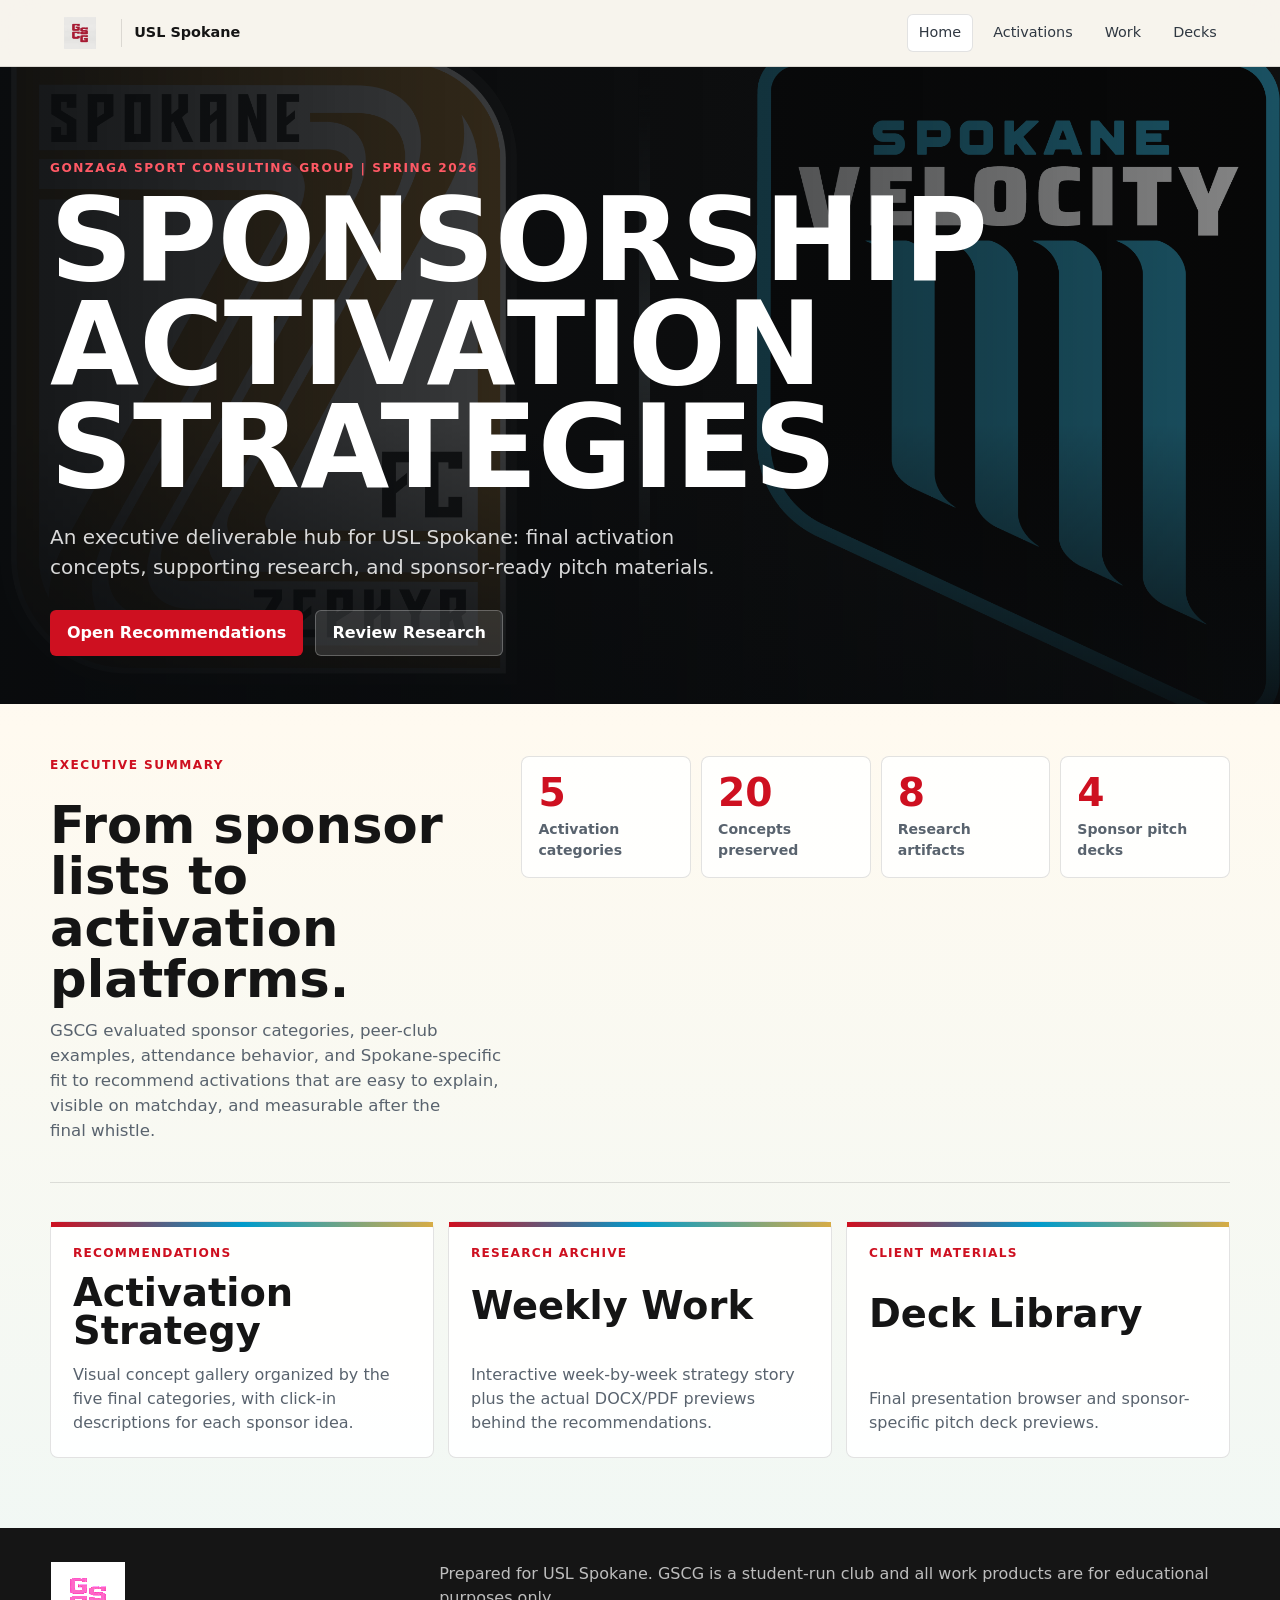
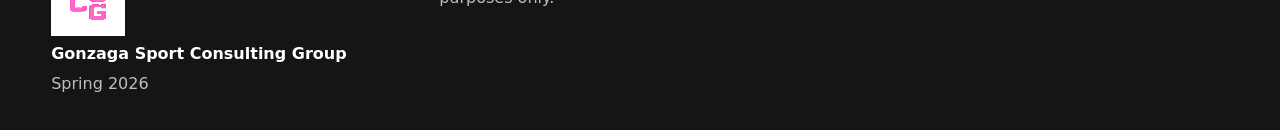
==== commit e1440bab: "Refine activation titles and work summaries" ====
--- a/index.html
+++ b/index.html
@@ -48,7 +48,7 @@
         </div>
         <div class="brief-metrics">
           <article><strong>5</strong><span>Activation categories</span></article>
-          <article><strong>21</strong><span>Concepts preserved</span></article>
+          <article><strong>20</strong><span>Concepts preserved</span></article>
           <article><strong>8</strong><span>Research artifacts</span></article>
           <article><strong>4</strong><span>Sponsor pitch decks</span></article>
         </div>
--- a/styles.css
+++ b/styles.css
@@ -428,22 +428,9 @@
   transition: transform 240ms ease;
 }
 .activation-tile:hover img { transform: scale(1.04); }
-.tile-tag,
 .tile-title {
   position: relative;
   z-index: 1;
-}
-.tile-tag {
-  align-self: start;
-  justify-self: start;
-  margin: 12px;
-  padding: 5px 8px;
-  border-radius: 999px;
-  background: rgba(255, 255, 255, 0.9);
-  color: var(--ink);
-  font-size: 0.68rem;
-  font-weight: 900;
-  text-transform: uppercase;
 }
 .tile-title {
   align-self: end;
@@ -492,14 +479,30 @@
 .dialog-copy {
   display: grid;
   align-content: center;
-  gap: 14px;
+  gap: 18px;
   padding: clamp(24px, 4vw, 44px);
 }
 .dialog-copy h2 {
   font-size: clamp(2rem, 5vw, 4.2rem);
 }
-.dialog-copy p {
-  font-size: 1.03rem;
+.partner-lockup {
+  display: flex;
+  gap: 8px;
+  flex-wrap: wrap;
+}
+.partner-lockup span {
+  display: inline-grid;
+  min-height: 44px;
+  align-items: center;
+  padding: 10px 12px;
+  border: 1px solid rgba(21, 21, 21, 0.14);
+  border-radius: 6px;
+  background: linear-gradient(180deg, #fff, #f7f4ed);
+  color: var(--ink);
+  font-size: 0.78rem;
+  font-weight: 950;
+  letter-spacing: 0.06em;
+  text-transform: uppercase;
 }
 .dialog-close {
   position: absolute;
@@ -636,30 +639,6 @@
   padding-left: 20px;
   color: var(--muted);
 }
-.week-stats {
-  display: grid;
-  grid-template-columns: repeat(3, 1fr);
-  gap: 8px;
-}
-.week-stats article {
-  display: grid;
-  align-content: end;
-  gap: 6px;
-  min-height: 106px;
-  padding: 13px;
-  border-radius: 8px;
-  background: #f7f4ed;
-}
-.week-stats strong {
-  color: var(--red);
-  font-size: 2rem;
-  line-height: 0.9;
-}
-.week-stats span {
-  color: var(--muted);
-  font-size: 0.78rem;
-  font-weight: 800;
-}
 .formula-box {
   display: grid;
   gap: 6px;
@@ -787,7 +766,6 @@
   }
   .brief-metrics, .process-steps, .criteria-grid { grid-template-columns: repeat(2, 1fr); }
   .week-nav { position: static; }
-  .week-stats { grid-template-columns: repeat(3, 1fr); }
   .deck-shell { grid-template-columns: 1fr; }
   .slide-control { width: 100%; }
   .slide-rail { grid-template-columns: repeat(7, 1fr); }
@@ -799,7 +777,7 @@
   .compact-hero { min-height: 640px; }
   .hero-inner { padding-top: 96px; }
   .tabs { position: static; }
-  .page-grid, .split-section, .executive-brief, .portal-grid, .brief-metrics, .insight-grid, .insight-grid.compact, .activation-grid, .activation-gallery, .work-grid, .detailed-grid, .pitch-grid, .people-grid, .work-intro, .strategy-frame, .weekly-shell, .week-detail-card, .week-stats, .process-steps, .criteria-grid, .site-footer {
+  .page-grid, .split-section, .executive-brief, .portal-grid, .brief-metrics, .insight-grid, .insight-grid.compact, .activation-grid, .activation-gallery, .work-grid, .detailed-grid, .pitch-grid, .people-grid, .work-intro, .strategy-frame, .weekly-shell, .week-detail-card, .process-steps, .criteria-grid, .site-footer {
     grid-template-columns: 1fr;
   }
   .category-heading { align-items: start; flex-direction: column; }
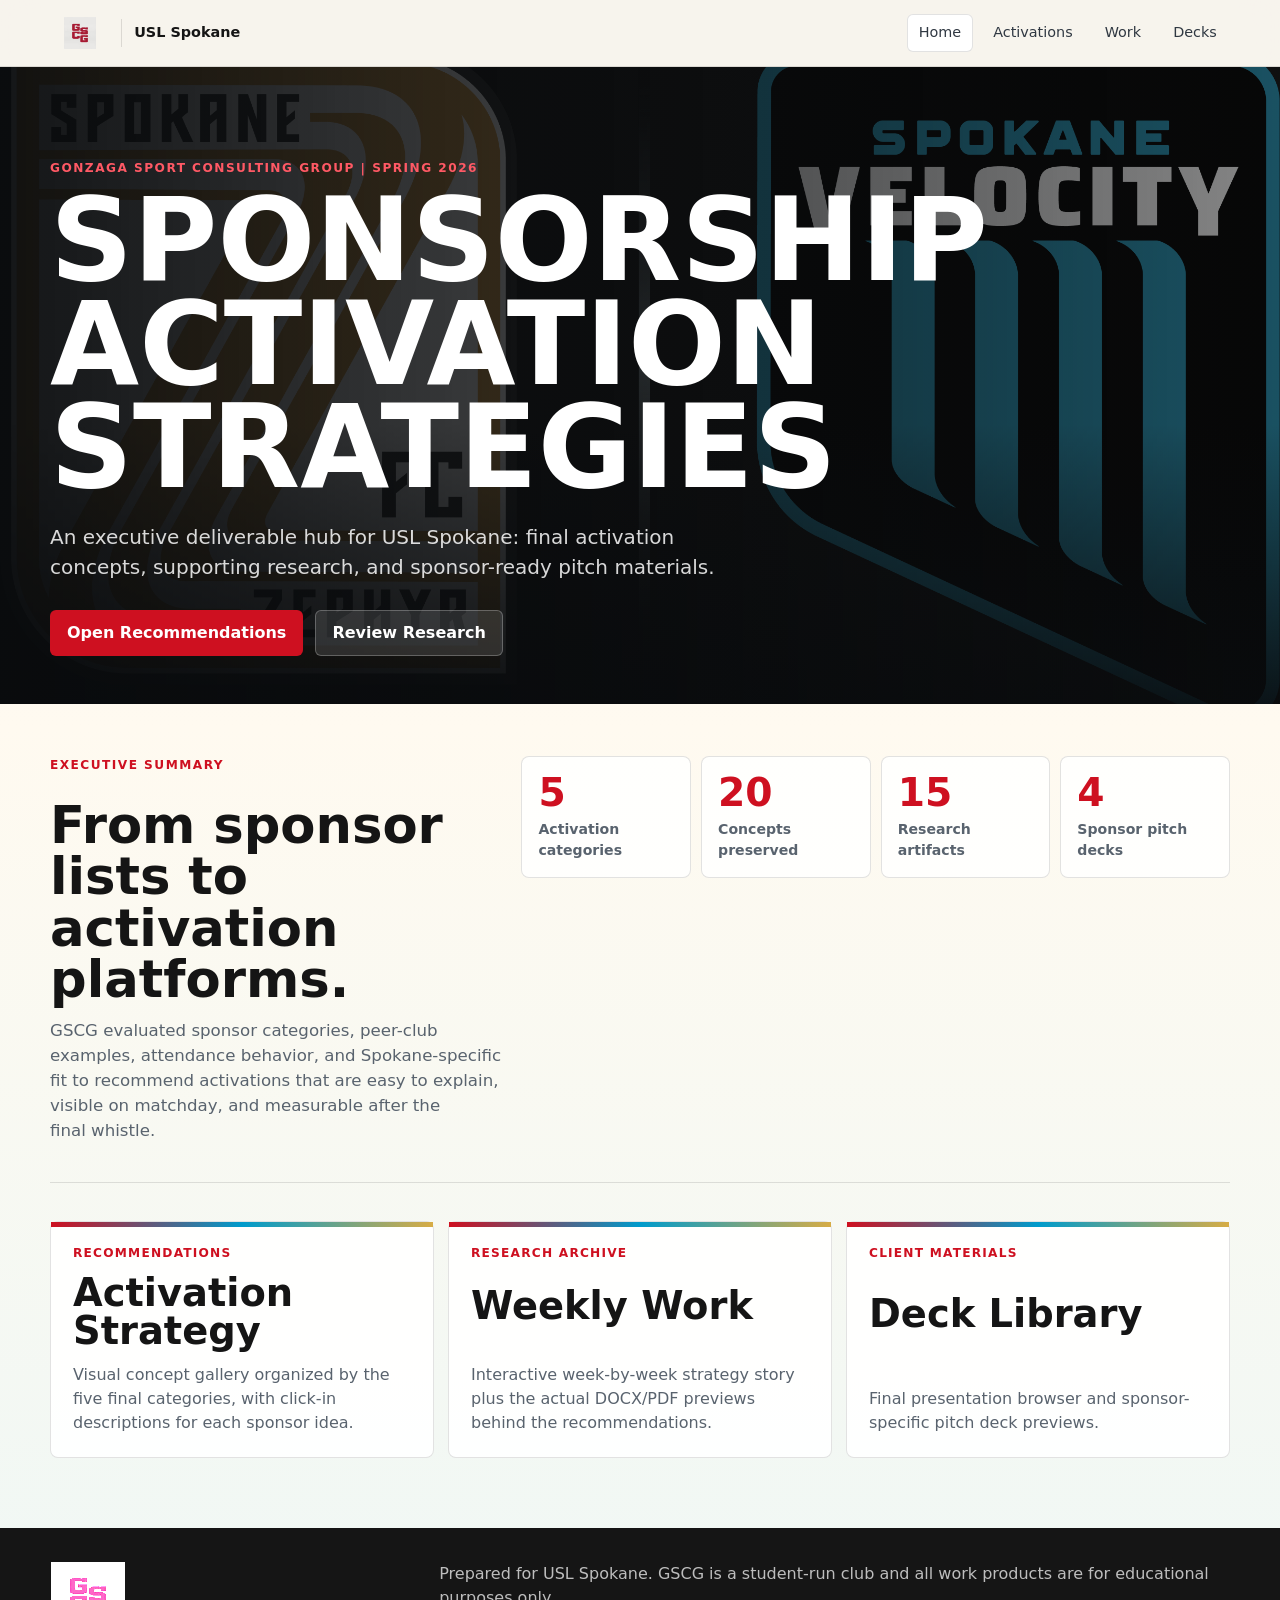
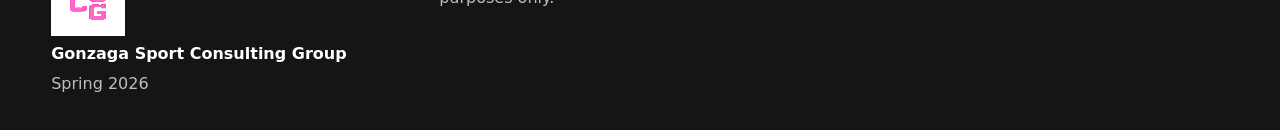
==== commit 06cc3ac3: "Add Emily consultant work section" ====
--- a/index.html
+++ b/index.html
@@ -49,7 +49,7 @@
         <div class="brief-metrics">
           <article><strong>5</strong><span>Activation categories</span></article>
           <article><strong>20</strong><span>Concepts preserved</span></article>
-          <article><strong>8</strong><span>Research artifacts</span></article>
+          <article><strong>15</strong><span>Research artifacts</span></article>
           <article><strong>4</strong><span>Sponsor pitch decks</span></article>
         </div>
       </section>
--- a/styles.css
+++ b/styles.css
@@ -531,6 +531,116 @@
   background: var(--red);
   font-weight: 900;
 }
+.consultant-profiles {
+  display: grid;
+  gap: 44px;
+}
+.consultant-profile {
+  display: grid;
+  gap: 20px;
+  padding-top: 28px;
+  border-top: 1px solid var(--line);
+}
+.consultant-profile:first-child {
+  padding-top: 0;
+  border-top: 0;
+}
+.consultant-profile-head {
+  display: grid;
+  grid-template-columns: 72px minmax(0, 1fr);
+  gap: 18px;
+  align-items: start;
+  max-width: 920px;
+}
+.consultant-profile-head .avatar {
+  width: 64px;
+  height: 64px;
+  margin: 0;
+}
+.consultant-profile-head h3 {
+  font-size: clamp(2rem, 4vw, 3.8rem);
+}
+.consultant-profile-head p:not(.eyebrow) {
+  max-width: 820px;
+  font-size: 1.02rem;
+}
+.consultant-focus {
+  display: grid;
+  grid-template-columns: 1.1fr 0.9fr;
+  gap: 14px;
+}
+.consultant-focus > div {
+  display: grid;
+  gap: 10px;
+  align-content: start;
+  padding: 18px;
+  border: 1px solid var(--line);
+  border-radius: 8px;
+  background: rgba(255, 255, 255, 0.78);
+}
+.consultant-focus ul,
+.consultant-week-card ul {
+  display: grid;
+  gap: 7px;
+  margin: 0;
+  padding-left: 18px;
+  color: var(--muted);
+}
+.evidence-row {
+  display: flex;
+  gap: 7px;
+  flex-wrap: wrap;
+}
+.evidence-row span {
+  display: inline-flex;
+  min-height: 26px;
+  align-items: center;
+  padding: 4px 8px;
+  border: 1px solid rgba(0, 155, 204, 0.2);
+  border-radius: 999px;
+  color: #006f8d;
+  background: rgba(0, 155, 204, 0.08);
+  font-size: 0.73rem;
+  font-weight: 900;
+}
+.consultant-week-grid {
+  display: grid;
+  grid-template-columns: repeat(2, 1fr);
+  gap: 14px;
+}
+.consultant-week-card {
+  display: grid;
+  grid-template-columns: 190px minmax(0, 1fr);
+  gap: 16px;
+  padding: 14px;
+  border: 1px solid var(--line);
+  border-radius: 8px;
+  background: rgba(255, 255, 255, 0.9);
+}
+.consultant-week-card img {
+  width: 100%;
+  aspect-ratio: 4 / 5;
+  object-fit: cover;
+  object-position: top center;
+  border: 1px solid var(--line);
+  border-radius: 6px;
+  background: #ececec;
+}
+.consultant-week-card > div {
+  display: grid;
+  gap: 10px;
+  align-content: start;
+}
+.consultant-week-card h4 {
+  margin-top: 0;
+  font-size: 1rem;
+  letter-spacing: 0;
+  line-height: 1.15;
+  text-transform: none;
+}
+.compact-people {
+  grid-template-columns: repeat(3, 1fr);
+}
 
 .work-intro, .strategy-frame {
   display: grid;
@@ -761,9 +871,10 @@
   .site-header { align-items: flex-start; flex-direction: column; }
   nav { justify-content: flex-start; }
   .tabs { top: 116px; }
-  .page-grid, .split-section, .executive-brief, .portal-grid, .insight-grid, .insight-grid.compact, .activation-grid, .activation-gallery, .work-grid, .detailed-grid, .pitch-grid, .people-grid, .work-intro, .strategy-frame, .weekly-shell, .week-detail-card {
+  .page-grid, .split-section, .executive-brief, .portal-grid, .insight-grid, .insight-grid.compact, .activation-grid, .activation-gallery, .work-grid, .detailed-grid, .pitch-grid, .people-grid, .consultant-focus, .consultant-week-grid, .work-intro, .strategy-frame, .weekly-shell, .week-detail-card {
     grid-template-columns: repeat(2, 1fr);
   }
+  .consultant-week-card { grid-template-columns: 150px minmax(0, 1fr); }
   .brief-metrics, .process-steps, .criteria-grid { grid-template-columns: repeat(2, 1fr); }
   .week-nav { position: static; }
   .deck-shell { grid-template-columns: 1fr; }
@@ -777,9 +888,10 @@
   .compact-hero { min-height: 640px; }
   .hero-inner { padding-top: 96px; }
   .tabs { position: static; }
-  .page-grid, .split-section, .executive-brief, .portal-grid, .brief-metrics, .insight-grid, .insight-grid.compact, .activation-grid, .activation-gallery, .work-grid, .detailed-grid, .pitch-grid, .people-grid, .work-intro, .strategy-frame, .weekly-shell, .week-detail-card, .process-steps, .criteria-grid, .site-footer {
+  .page-grid, .split-section, .executive-brief, .portal-grid, .brief-metrics, .insight-grid, .insight-grid.compact, .activation-grid, .activation-gallery, .work-grid, .detailed-grid, .pitch-grid, .people-grid, .consultant-profile-head, .consultant-focus, .consultant-week-grid, .consultant-week-card, .work-intro, .strategy-frame, .weekly-shell, .week-detail-card, .process-steps, .criteria-grid, .site-footer {
     grid-template-columns: 1fr;
   }
+  .consultant-week-card img { aspect-ratio: 16 / 10; }
   .category-heading { align-items: start; flex-direction: column; }
   .activation-tile { min-height: 235px; }
   .dialog-media { min-height: 280px; }
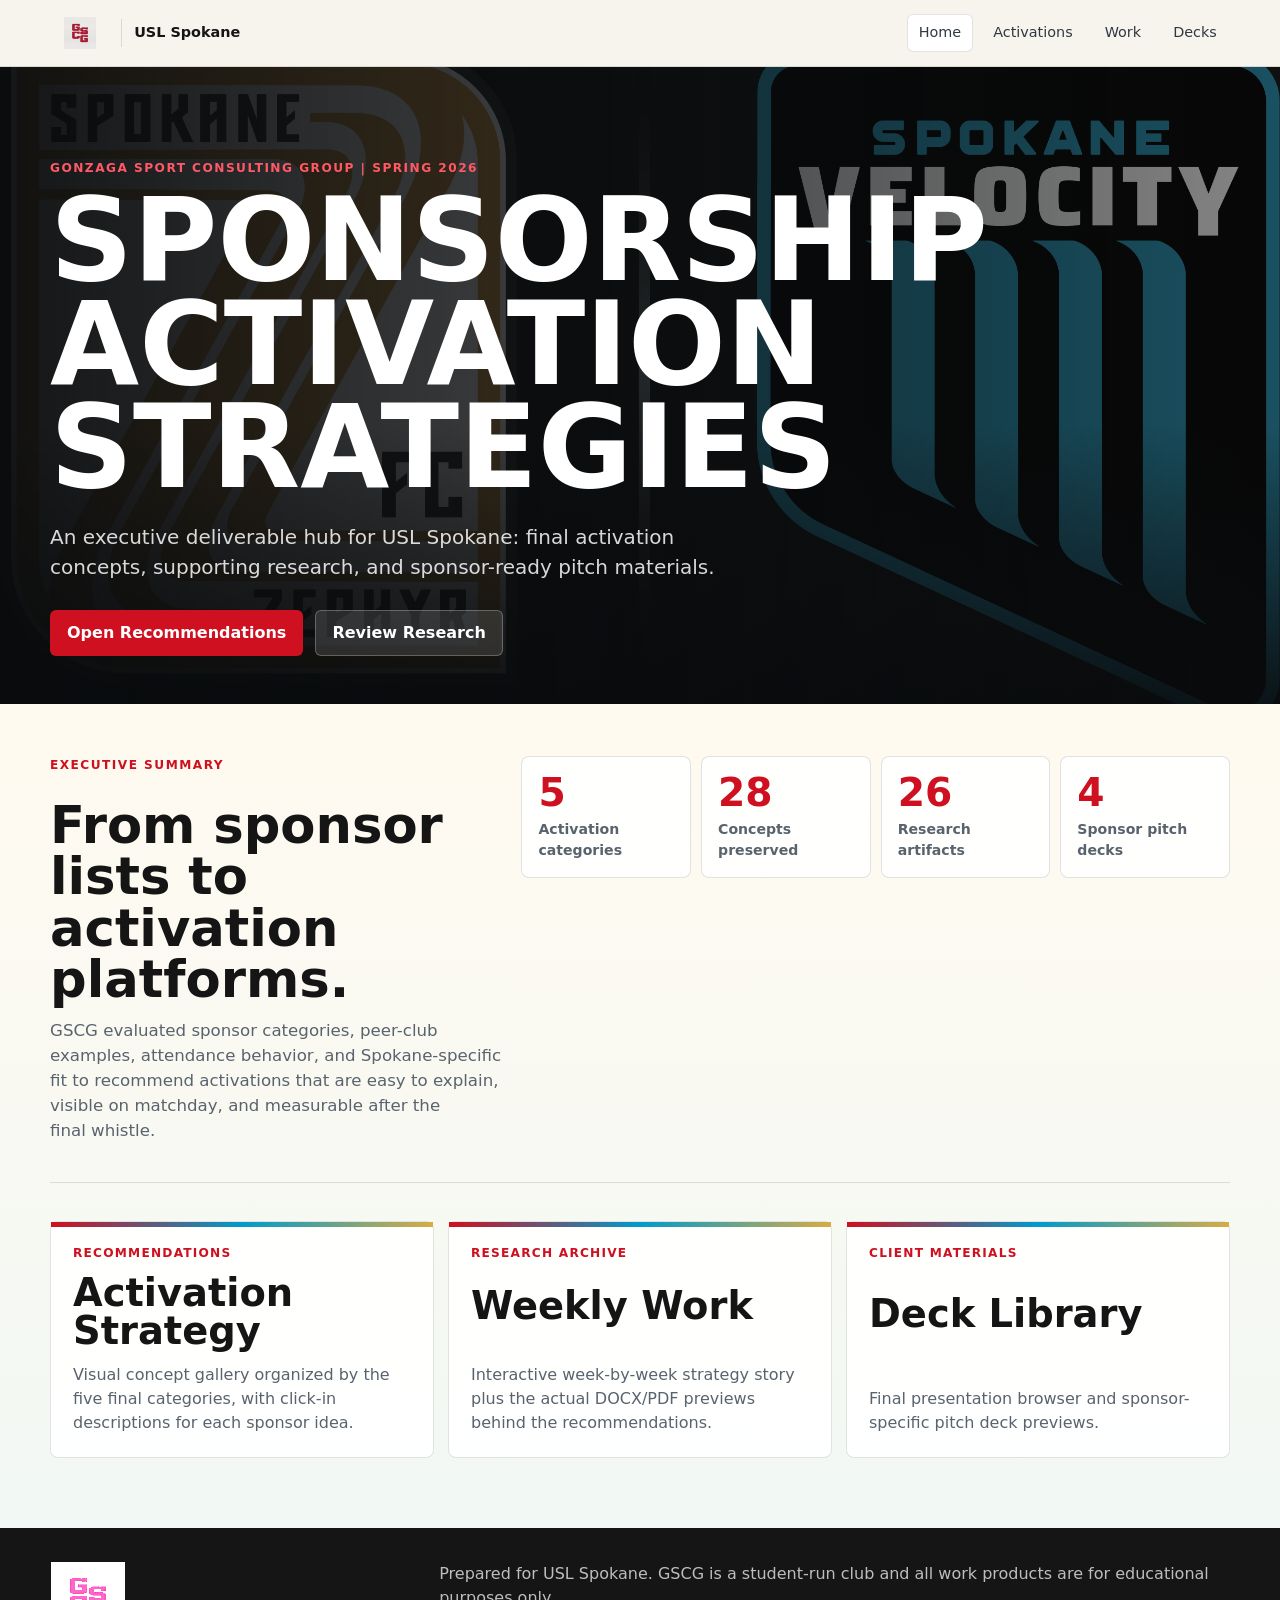
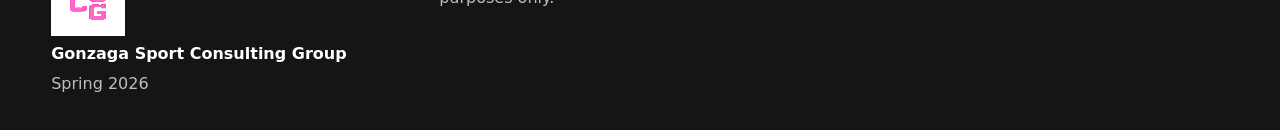
==== commit 00157d47: "Add Brady work and extra activation ideas" ====
--- a/index.html
+++ b/index.html
@@ -48,8 +48,8 @@
         </div>
         <div class="brief-metrics">
           <article><strong>5</strong><span>Activation categories</span></article>
-          <article><strong>20</strong><span>Concepts preserved</span></article>
-          <article><strong>15</strong><span>Research artifacts</span></article>
+          <article><strong>28</strong><span>Concepts preserved</span></article>
+          <article><strong>26</strong><span>Research artifacts</span></article>
           <article><strong>4</strong><span>Sponsor pitch decks</span></article>
         </div>
       </section>
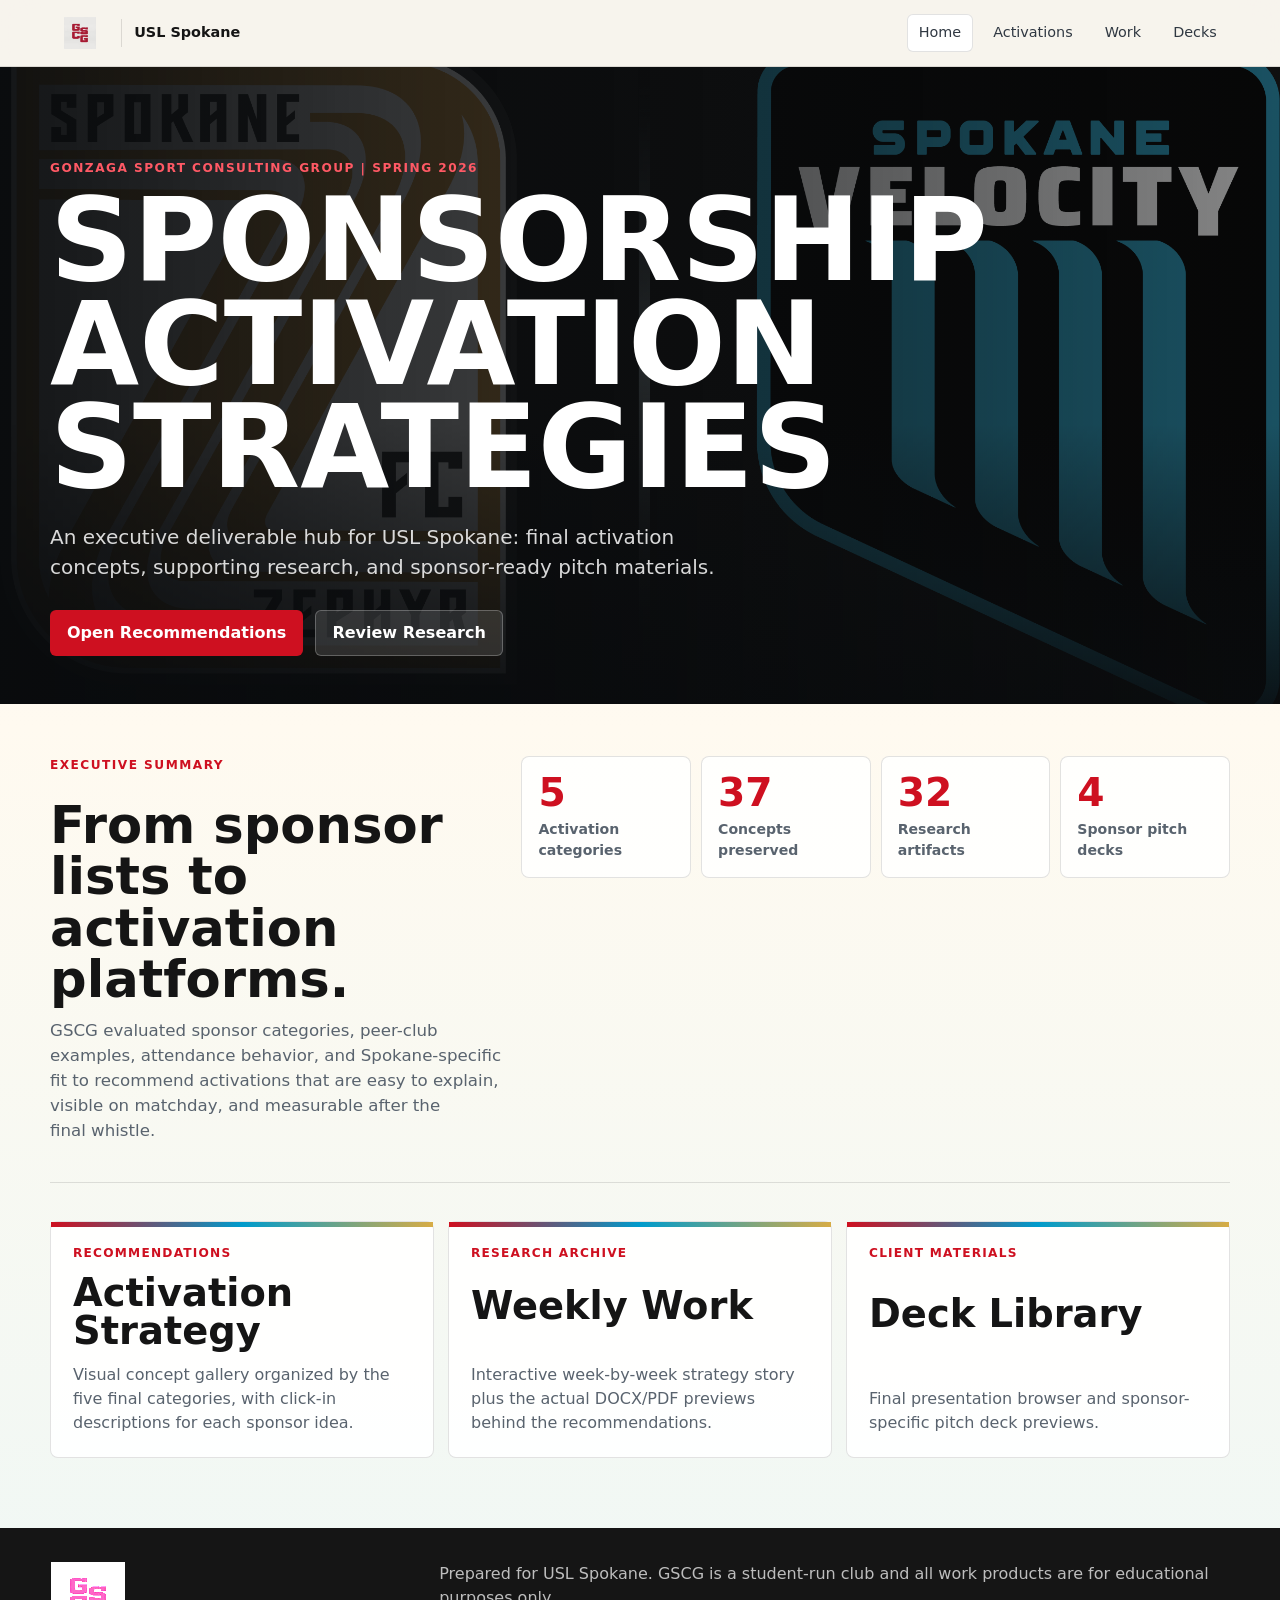
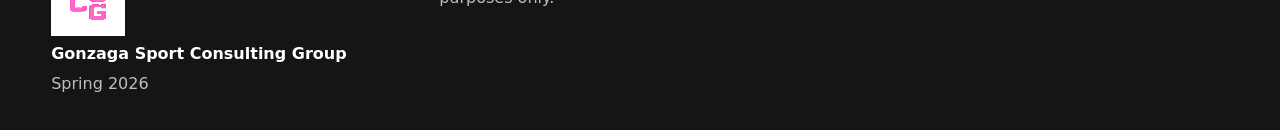
==== commit 4647b701: "Expand Emily work and activation ideas" ====
--- a/index.html
+++ b/index.html
@@ -48,8 +48,8 @@
         </div>
         <div class="brief-metrics">
           <article><strong>5</strong><span>Activation categories</span></article>
-          <article><strong>28</strong><span>Concepts preserved</span></article>
-          <article><strong>26</strong><span>Research artifacts</span></article>
+          <article><strong>37</strong><span>Concepts preserved</span></article>
+          <article><strong>32</strong><span>Research artifacts</span></article>
           <article><strong>4</strong><span>Sponsor pitch decks</span></article>
         </div>
       </section>
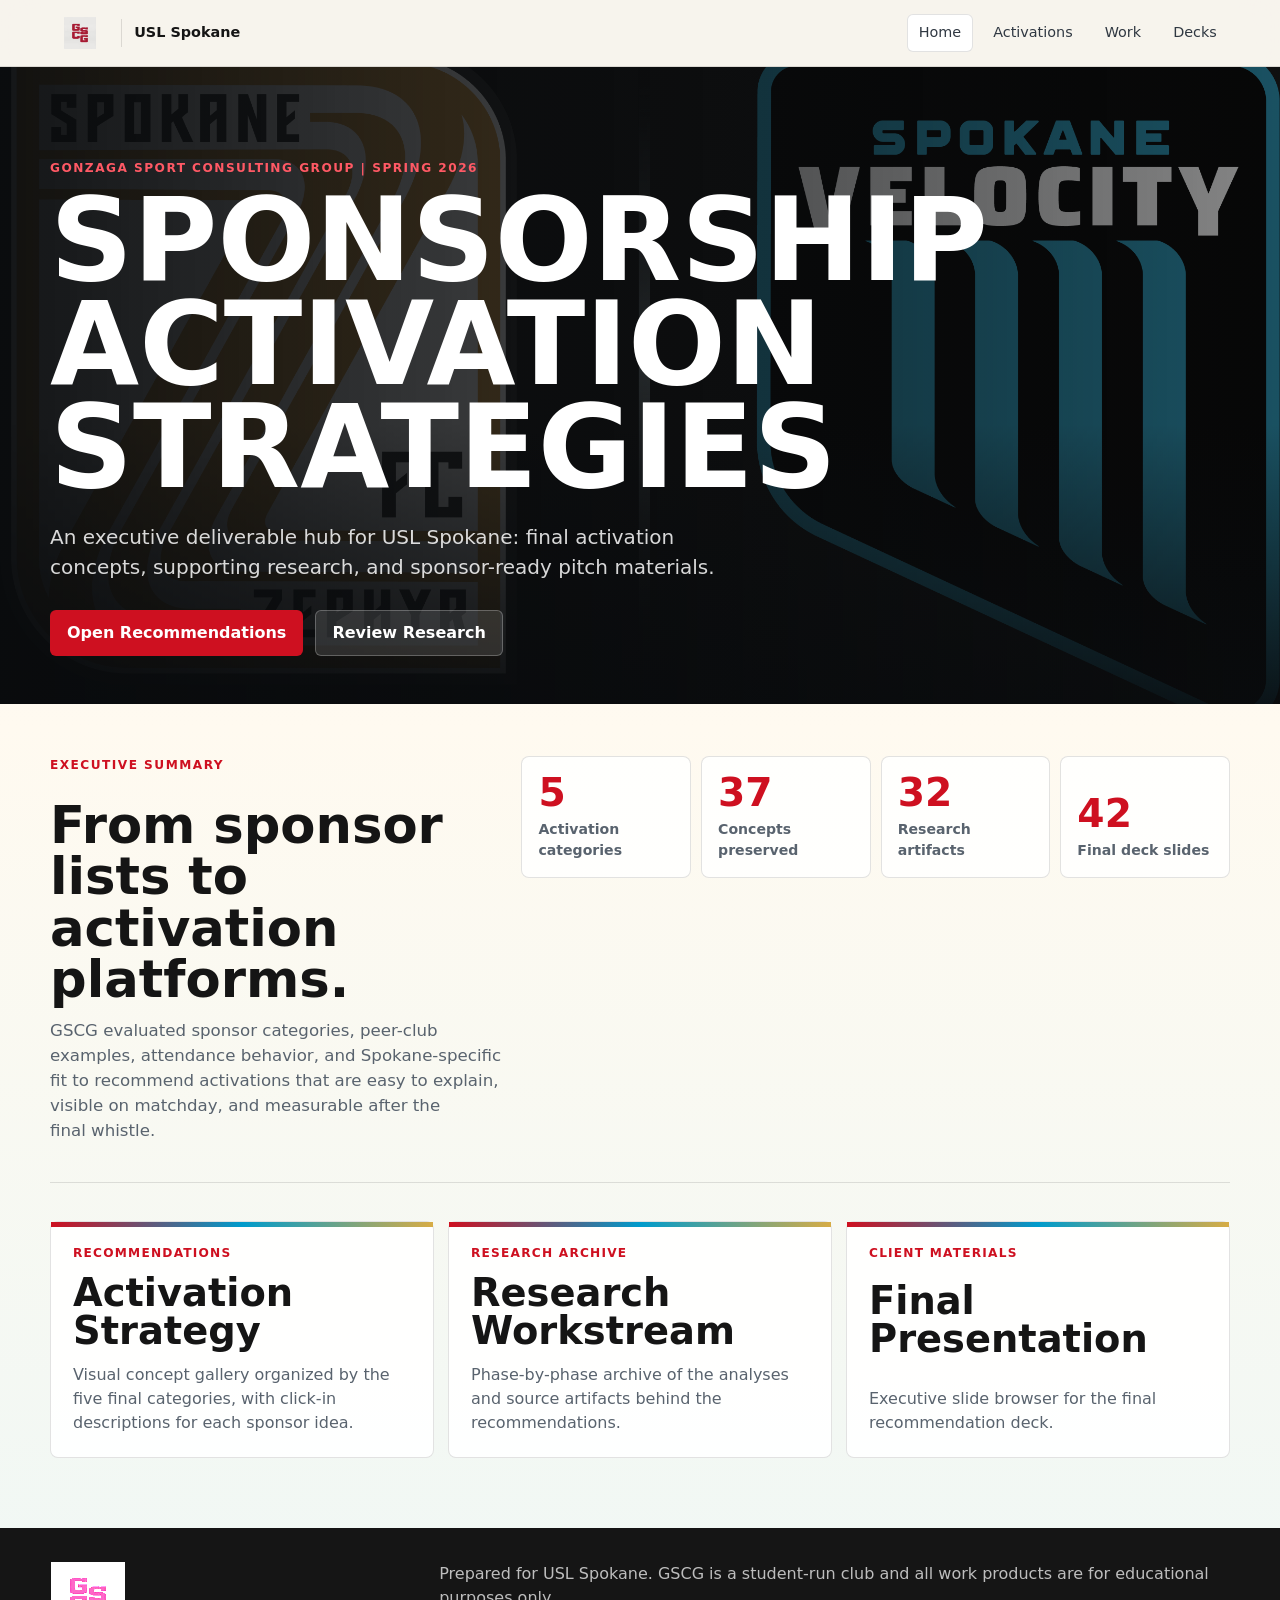
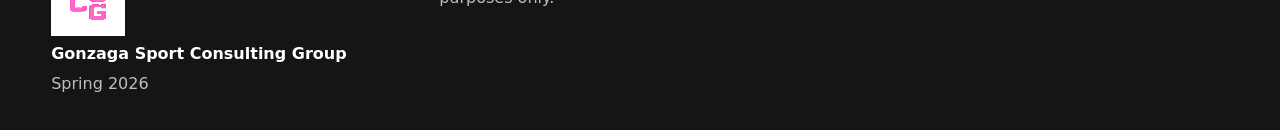
==== commit d9f92f53: "Professionalize work archive and final deck page" ====
--- a/index.html
+++ b/index.html
@@ -50,7 +50,7 @@
           <article><strong>5</strong><span>Activation categories</span></article>
           <article><strong>37</strong><span>Concepts preserved</span></article>
           <article><strong>32</strong><span>Research artifacts</span></article>
-          <article><strong>4</strong><span>Sponsor pitch decks</span></article>
+          <article><strong>42</strong><span>Final deck slides</span></article>
         </div>
       </section>
 
@@ -62,13 +62,13 @@
         </a>
         <a class="portal-card" href="work.html">
           <span>Research Archive</span>
-          <h2>Weekly Work</h2>
-          <p>Interactive week-by-week strategy story plus the actual DOCX/PDF previews behind the recommendations.</p>
+          <h2>Research Workstream</h2>
+          <p>Phase-by-phase archive of the analyses and source artifacts behind the recommendations.</p>
         </a>
         <a class="portal-card" href="decks.html">
           <span>Client Materials</span>
-          <h2>Deck Library</h2>
-          <p>Final presentation browser and sponsor-specific pitch deck previews.</p>
+          <h2>Final Presentation</h2>
+          <p>Executive slide browser for the final recommendation deck.</p>
         </a>
       </section>
     </main>
--- a/styles.css
+++ b/styles.css
@@ -130,7 +130,11 @@
 }
 .page-hero h1 { color: #fff; }
 .page-hero p:not(.eyebrow) { max-width: 740px; margin-top: 18px; color: rgba(255, 255, 255, 0.82); font-size: 1.12rem; }
-.red-hero { background: linear-gradient(135deg, #1c1616, #681017 52%, #101010); }
+.red-hero {
+  background:
+    linear-gradient(135deg, rgba(12, 14, 16, 0.96), rgba(104, 16, 23, 0.94) 56%, rgba(10, 10, 10, 0.98)),
+    repeating-linear-gradient(90deg, rgba(255, 255, 255, 0.08) 0 1px, transparent 1px 88px);
+}
 .blue-hero { background: linear-gradient(135deg, #0d1c22, #006c8c 55%, #101010); }
 .dark-hero { background: linear-gradient(135deg, #151515, #253037 52%, #101010); }
 
@@ -361,9 +365,95 @@
   font-size: clamp(2rem, 4vw, 3.5rem);
   line-height: 0.9;
 }
+.category-summary small {
+  display: inline-flex;
+  width: fit-content;
+  margin: 4px 0 8px;
+  padding: 4px 8px;
+  border-radius: 999px;
+  color: #006f8d;
+  background: rgba(0, 155, 204, 0.1);
+  font-size: 0.7rem;
+  font-weight: 900;
+  text-transform: uppercase;
+}
+.activation-board {
+  display: grid;
+  gap: 24px;
+}
+.activation-panel {
+  display: grid;
+  gap: 26px;
+  padding: clamp(20px, 3vw, 34px);
+  border: 1px solid var(--line);
+  border-radius: 10px;
+  background: rgba(255, 255, 255, 0.82);
+  box-shadow: 0 18px 55px rgba(21, 31, 37, 0.08);
+}
+.primary-panel {
+  background:
+    linear-gradient(180deg, rgba(255, 255, 255, 0.96), rgba(255, 255, 255, 0.86)),
+    linear-gradient(90deg, rgba(206, 16, 32, 0.08), transparent 38%);
+}
+.additional-panel {
+  border-color: rgba(255, 255, 255, 0.14);
+  color: #fff;
+  background:
+    linear-gradient(180deg, rgba(20, 24, 28, 0.96), rgba(10, 12, 14, 0.98)),
+    repeating-linear-gradient(90deg, rgba(255, 255, 255, 0.06) 0 1px, transparent 1px 72px);
+}
+.activation-section-head {
+  display: flex;
+  align-items: end;
+  justify-content: space-between;
+  gap: 20px;
+  padding-bottom: 18px;
+  border-bottom: 1px solid var(--line);
+}
+.activation-section-head h2 {
+  font-size: clamp(2rem, 4vw, 3.6rem);
+}
+.activation-section-head p:not(.eyebrow) {
+  max-width: 720px;
+}
+.activation-section-head > span {
+  display: inline-flex;
+  align-items: center;
+  min-height: 34px;
+  padding: 7px 10px;
+  border: 1px solid rgba(206, 16, 32, 0.24);
+  border-radius: 999px;
+  color: var(--red);
+  background: rgba(206, 16, 32, 0.08);
+  font-size: 0.72rem;
+  font-weight: 950;
+  text-transform: uppercase;
+}
+.additional-panel .activation-section-head {
+  border-color: rgba(255, 255, 255, 0.16);
+}
+.additional-panel h2,
+.additional-panel .category-heading h2 {
+  color: #fff;
+}
+.additional-panel p,
+.additional-panel .category-heading p:not(.eyebrow) {
+  color: rgba(255, 255, 255, 0.72);
+}
+.additional-panel .eyebrow {
+  color: #ff6873;
+}
+.additional-panel .activation-section-head > span {
+  color: #fff;
+  border-color: rgba(255, 255, 255, 0.22);
+  background: rgba(255, 255, 255, 0.1);
+}
 .category-gallery-stack {
   display: grid;
   gap: 42px;
+}
+.compact-stack {
+  gap: 30px;
 }
 .category-section {
   display: grid;
@@ -377,6 +467,9 @@
   padding-bottom: 12px;
   border-bottom: 1px solid var(--line);
 }
+.additional-panel .category-heading {
+  border-color: rgba(255, 255, 255, 0.16);
+}
 .category-heading h2 {
   font-size: clamp(1.9rem, 4vw, 3.2rem);
 }
@@ -428,6 +521,16 @@
   transition: transform 240ms ease;
 }
 .activation-tile:hover img { transform: scale(1.04); }
+.additional-panel .activation-tile {
+  min-height: 220px;
+  border-color: rgba(255, 255, 255, 0.14);
+  box-shadow: none;
+}
+.additional-panel .activation-tile::after {
+  background:
+    linear-gradient(180deg, rgba(0, 0, 0, 0.08) 16%, rgba(0, 0, 0, 0.78) 100%),
+    linear-gradient(90deg, rgba(0, 0, 0, 0.32), transparent 48%);
+}
 .tile-title {
   position: relative;
   z-index: 1;
@@ -440,6 +543,19 @@
   font-weight: 950;
   line-height: 0.98;
   text-shadow: 0 2px 18px rgba(0, 0, 0, 0.55);
+}
+.empty-category-note {
+  padding: 18px;
+  border: 1px dashed rgba(21, 21, 21, 0.18);
+  border-radius: 8px;
+  color: var(--muted);
+  background: rgba(255, 255, 255, 0.68);
+  font-weight: 800;
+}
+.additional-panel .empty-category-note {
+  color: rgba(255, 255, 255, 0.72);
+  border-color: rgba(255, 255, 255, 0.18);
+  background: rgba(255, 255, 255, 0.06);
 }
 .activation-dialog {
   width: min(1180px, calc(100% - 28px));
@@ -642,6 +758,122 @@
   grid-template-columns: repeat(3, 1fr);
 }
 
+.weekly-contributions-section {
+  background:
+    linear-gradient(180deg, rgba(255, 255, 255, 0.58), rgba(255, 255, 255, 0.18)),
+    linear-gradient(90deg, rgba(0, 155, 204, 0.08), transparent 38%);
+}
+.weekly-contribution-stack {
+  display: grid;
+  gap: 26px;
+}
+.week-contribution-group {
+  display: grid;
+  gap: 20px;
+  padding: clamp(18px, 3vw, 30px);
+  border: 1px solid rgba(21, 21, 21, 0.12);
+  border-radius: 10px;
+  background: rgba(255, 255, 255, 0.9);
+  box-shadow: 0 16px 48px rgba(21, 31, 37, 0.08);
+}
+.week-contribution-head {
+  display: flex;
+  justify-content: space-between;
+  gap: 18px;
+  padding-bottom: 16px;
+  border-bottom: 1px solid var(--line);
+}
+.week-contribution-head h2 {
+  max-width: 900px;
+  font-size: clamp(1.75rem, 3vw, 3rem);
+}
+.week-contribution-head p:not(.eyebrow) {
+  max-width: 840px;
+}
+.week-contribution-head > span {
+  align-self: start;
+  min-width: max-content;
+  padding: 6px 9px;
+  border: 1px solid rgba(0, 155, 204, 0.22);
+  border-radius: 999px;
+  color: #006f8d;
+  background: rgba(0, 155, 204, 0.08);
+  font-size: 0.72rem;
+  font-weight: 950;
+  text-transform: uppercase;
+}
+.person-contribution-list {
+  display: grid;
+  gap: 16px;
+}
+.person-contribution-card {
+  display: grid;
+  gap: 14px;
+  padding: 16px;
+  border: 1px solid rgba(21, 21, 21, 0.1);
+  border-radius: 8px;
+  background: linear-gradient(180deg, rgba(247, 244, 237, 0.72), rgba(255, 255, 255, 0.88));
+}
+.person-contribution-head {
+  display: grid;
+  grid-template-columns: 56px minmax(0, 1fr);
+  gap: 14px;
+  align-items: start;
+}
+.person-contribution-head .avatar {
+  width: 50px;
+  height: 50px;
+  margin: 0;
+}
+.person-contribution-head h3 {
+  font-size: clamp(1.2rem, 2vw, 1.8rem);
+}
+.person-contribution-head p:not(.eyebrow) {
+  max-width: 900px;
+}
+.contribution-artifact-grid {
+  display: grid;
+  grid-template-columns: repeat(2, 1fr);
+  gap: 12px;
+}
+.contribution-artifact-card {
+  display: grid;
+  grid-template-columns: 160px minmax(0, 1fr);
+  gap: 14px;
+  padding: 12px;
+  border: 1px solid var(--line);
+  border-radius: 8px;
+  background: #fff;
+}
+.contribution-artifact-card img {
+  width: 100%;
+  aspect-ratio: 4 / 5;
+  object-fit: cover;
+  object-position: top center;
+  border: 1px solid var(--line);
+  border-radius: 6px;
+  background: #ececec;
+}
+.contribution-artifact-card > div {
+  display: grid;
+  gap: 8px;
+  align-content: start;
+}
+.contribution-artifact-card h4 {
+  margin: 0;
+  font-size: 0.98rem;
+  line-height: 1.15;
+  letter-spacing: 0;
+  text-transform: none;
+}
+.contribution-artifact-card ul {
+  display: grid;
+  gap: 6px;
+  margin: 0;
+  padding-left: 18px;
+  color: var(--muted);
+}
+
 .work-intro, .strategy-frame {
   display: grid;
   grid-template-columns: 0.72fr 1.28fr;
@@ -871,10 +1103,11 @@
   .site-header { align-items: flex-start; flex-direction: column; }
   nav { justify-content: flex-start; }
   .tabs { top: 116px; }
-  .page-grid, .split-section, .executive-brief, .portal-grid, .insight-grid, .insight-grid.compact, .activation-grid, .activation-gallery, .work-grid, .detailed-grid, .pitch-grid, .people-grid, .consultant-focus, .consultant-week-grid, .work-intro, .strategy-frame, .weekly-shell, .week-detail-card {
+  .page-grid, .split-section, .executive-brief, .portal-grid, .insight-grid, .insight-grid.compact, .activation-grid, .activation-gallery, .work-grid, .detailed-grid, .pitch-grid, .people-grid, .consultant-focus, .consultant-week-grid, .contribution-artifact-grid, .work-intro, .strategy-frame, .weekly-shell, .week-detail-card {
     grid-template-columns: repeat(2, 1fr);
   }
   .consultant-week-card { grid-template-columns: 150px minmax(0, 1fr); }
+  .contribution-artifact-card { grid-template-columns: 140px minmax(0, 1fr); }
   .brief-metrics, .process-steps, .criteria-grid { grid-template-columns: repeat(2, 1fr); }
   .week-nav { position: static; }
   .deck-shell { grid-template-columns: 1fr; }
@@ -888,10 +1121,12 @@
   .compact-hero { min-height: 640px; }
   .hero-inner { padding-top: 96px; }
   .tabs { position: static; }
-  .page-grid, .split-section, .executive-brief, .portal-grid, .brief-metrics, .insight-grid, .insight-grid.compact, .activation-grid, .activation-gallery, .work-grid, .detailed-grid, .pitch-grid, .people-grid, .consultant-profile-head, .consultant-focus, .consultant-week-grid, .consultant-week-card, .work-intro, .strategy-frame, .weekly-shell, .week-detail-card, .process-steps, .criteria-grid, .site-footer {
+  .page-grid, .split-section, .executive-brief, .portal-grid, .brief-metrics, .insight-grid, .insight-grid.compact, .activation-grid, .activation-gallery, .work-grid, .detailed-grid, .pitch-grid, .people-grid, .consultant-profile-head, .consultant-focus, .consultant-week-grid, .consultant-week-card, .person-contribution-head, .contribution-artifact-grid, .contribution-artifact-card, .work-intro, .strategy-frame, .weekly-shell, .week-detail-card, .process-steps, .criteria-grid, .site-footer {
     grid-template-columns: 1fr;
   }
+  .week-contribution-head { align-items: start; flex-direction: column; }
   .consultant-week-card img { aspect-ratio: 16 / 10; }
+  .contribution-artifact-card img { aspect-ratio: 16 / 10; }
   .category-heading { align-items: start; flex-direction: column; }
   .activation-tile { min-height: 235px; }
   .dialog-media { min-height: 280px; }
